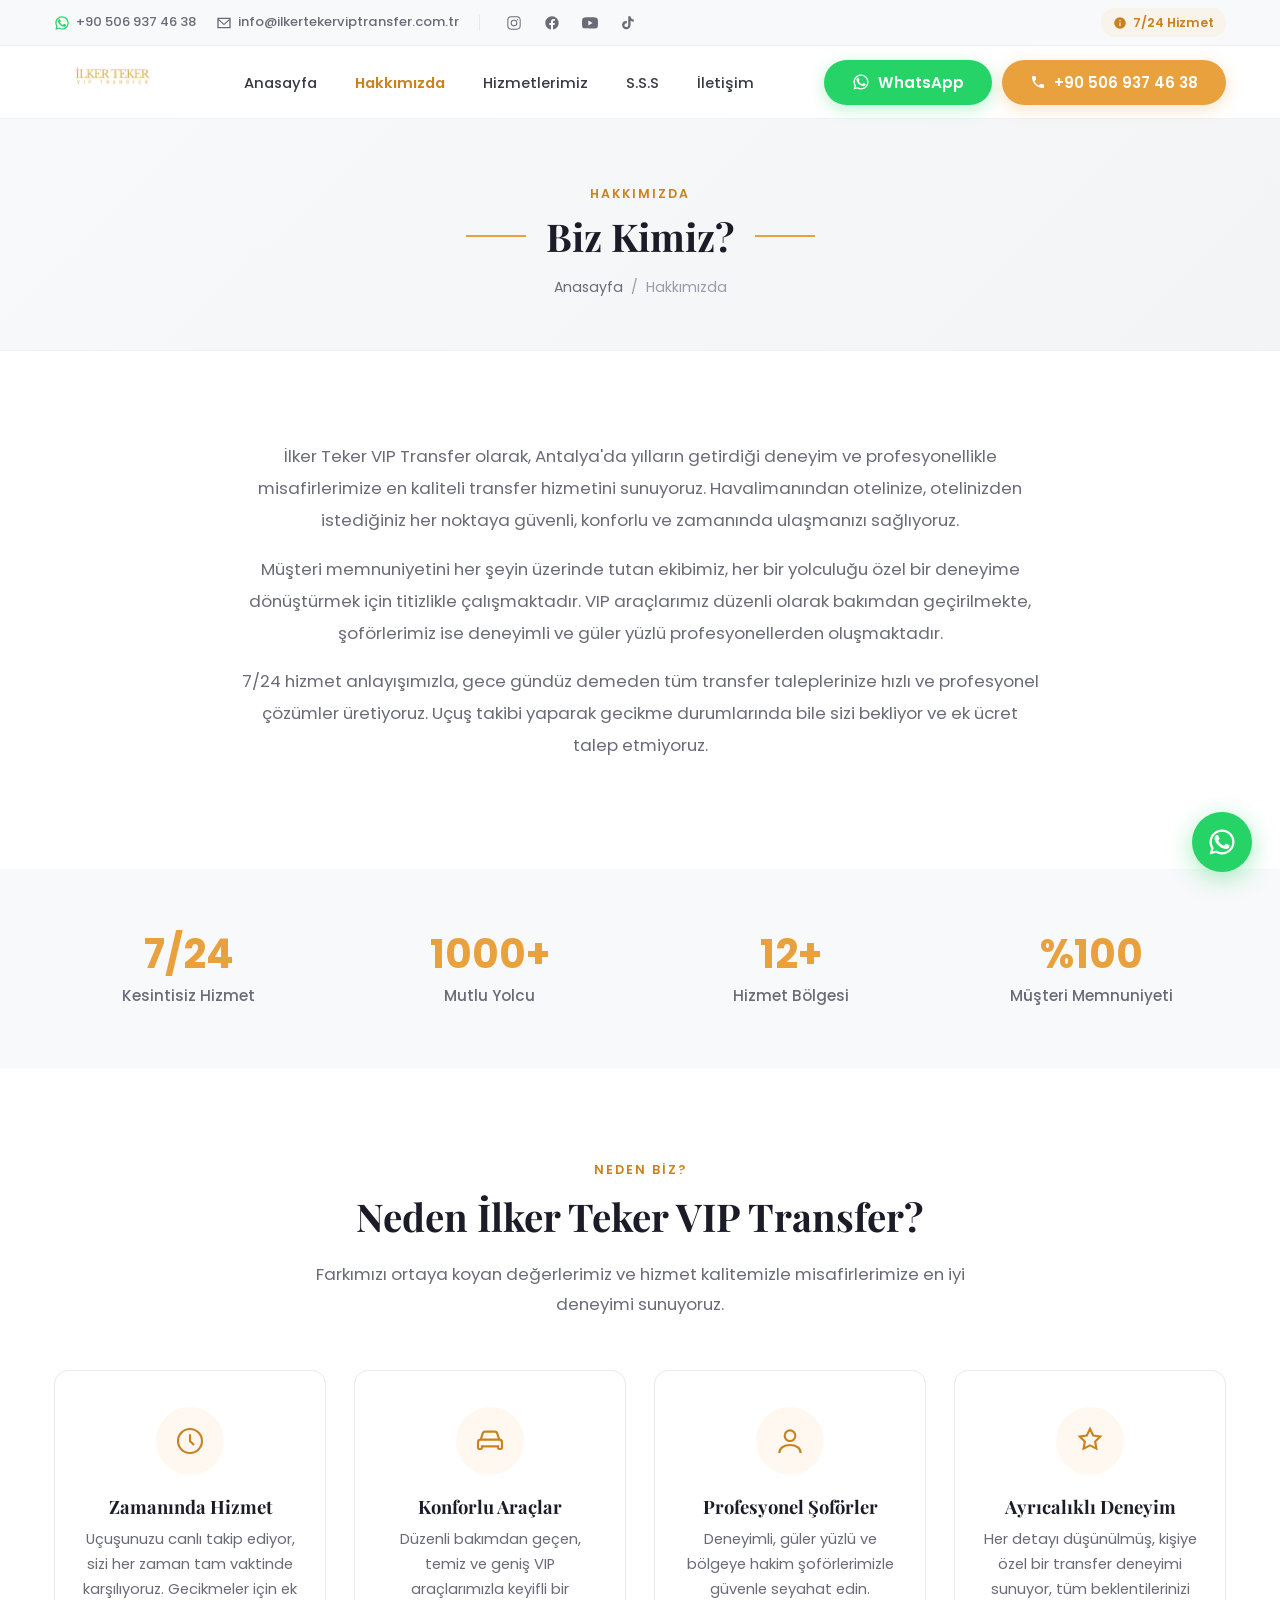
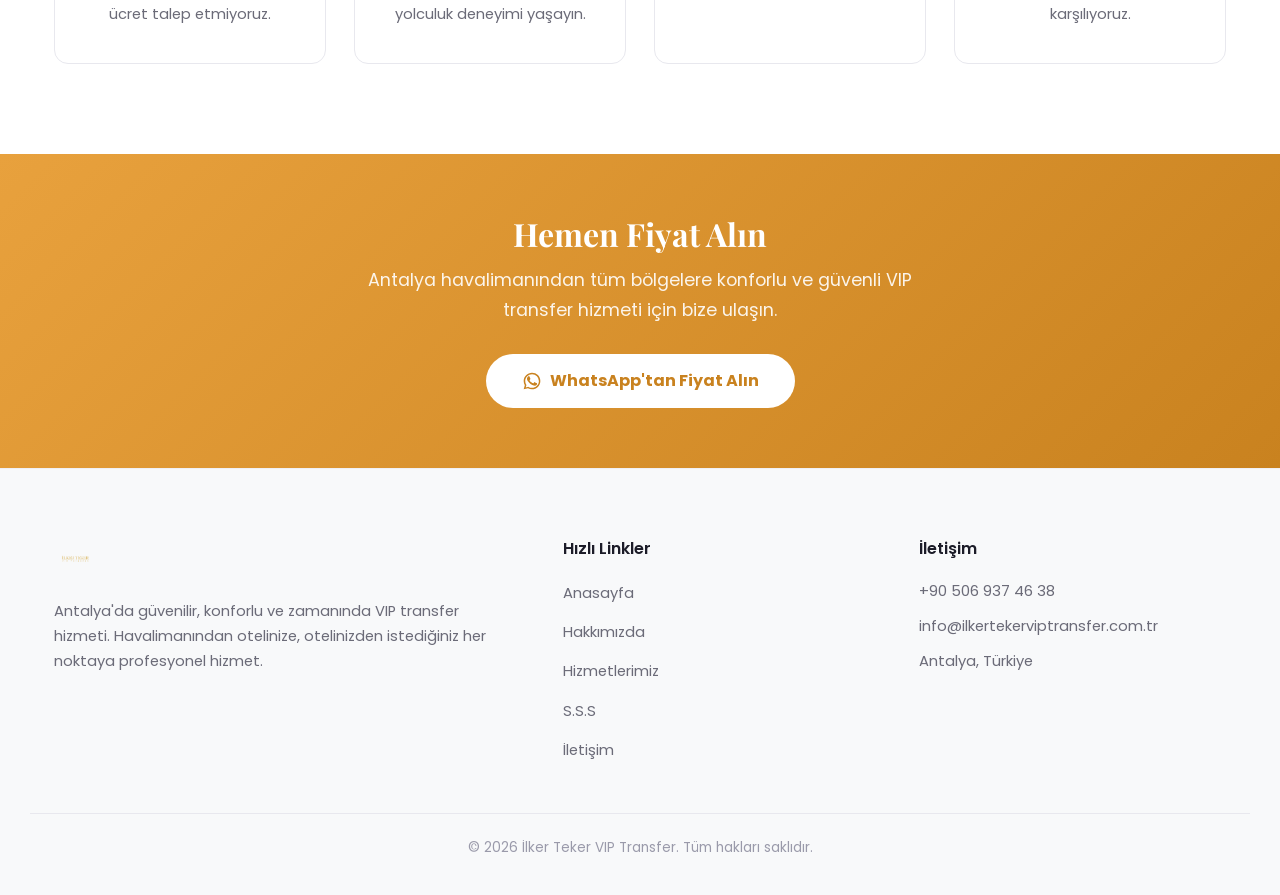
==== hakkimizda.html @ d83007e6 "feat: yeni sayfalar ve stil güncellemeleri ekle - Hakkımızda, Hizmetler, İletişim ve SSS sayfaları e" ====
<!DOCTYPE html>
<html lang="tr">
<head>
  <meta charset="UTF-8">
  <meta name="viewport" content="width=device-width, initial-scale=1.0">
  <title>Hakkımızda | İlker Teker VIP Transfer - Antalya Transfer</title>
  <meta name="description" content="İlker Teker VIP Transfer hakkında bilgi edinin. Antalya'da yılların deneyimiyle güvenli, konforlu ve profesyonel transfer hizmeti sunuyoruz.">
  <meta name="keywords" content="ilker teker vip transfer hakkında, antalya transfer hakkımızda, antalya vip transfer şirketi">
  <meta name="author" content="İlker Teker VIP Transfer">
  <meta name="robots" content="index, follow">
  <link rel="canonical" href="https://www.ilkertekerviptransfer.com.tr/hakkimizda.html">

  <meta property="og:type" content="website">
  <meta property="og:title" content="Hakkımızda | İlker Teker VIP Transfer">
  <meta property="og:description" content="Antalya'da yılların deneyimiyle güvenli, konforlu ve profesyonel transfer hizmeti sunuyoruz.">
  <meta property="og:image" content="https://www.ilkertekerviptransfer.com.tr/img/hero.jpeg">
  <meta property="og:url" content="https://www.ilkertekerviptransfer.com.tr/hakkimizda.html">
  <meta property="og:locale" content="tr_TR">

  <link rel="icon" type="image/png" href="img/ilkerteker.png">
  <link rel="apple-touch-icon" href="img/ilkerteker.png">

  <link rel="preconnect" href="https://fonts.googleapis.com">
  <link rel="preconnect" href="https://fonts.gstatic.com" crossorigin>
  <link href="https://fonts.googleapis.com/css2?family=Poppins:wght@300;400;500;600;700;800&family=Playfair+Display:wght@600;700;800&display=swap" rel="stylesheet">

  <link rel="stylesheet" href="css/style.css">
</head>
<body>

  <!-- Top Bar -->
  <div class="top-bar" id="topBar">
    <div class="container top-bar-inner">
      <div class="top-bar-left">
        <a href="https://wa.me/905069374638" target="_blank" rel="noopener">
          <svg class="whatsapp-icon" viewBox="0 0 24 24" width="16" height="16" fill="currentColor" aria-hidden="true"><path d="M17.472 14.382c-.297-.149-1.758-.867-2.03-.967-.273-.099-.471-.148-.67.15-.197.297-.767.966-.94 1.164-.173.199-.347.223-.644.075-.297-.15-1.255-.463-2.39-1.475-.883-.788-1.48-1.761-1.653-2.059-.173-.297-.018-.458.13-.606.134-.133.298-.347.446-.52.149-.174.198-.298.298-.497.099-.198.05-.371-.025-.52-.075-.149-.669-1.612-.916-2.207-.242-.579-.487-.5-.669-.51-.173-.008-.371-.01-.57-.01-.198 0-.52.074-.792.372-.272.297-1.04 1.016-1.04 2.479 0 1.462 1.065 2.875 1.213 3.074.149.198 2.096 3.2 5.077 4.487.709.306 1.262.489 1.694.625.712.227 1.36.195 1.871.118.571-.085 1.758-.719 2.006-1.413.248-.694.248-1.289.173-1.413-.074-.124-.272-.198-.57-.347z"/><path d="M12.004 2.003c-5.514 0-9.997 4.483-9.997 9.997 0 1.762.463 3.482 1.343 4.997L2 22l5.117-1.334a9.96 9.96 0 0 0 4.887 1.246h.004c5.514 0 9.997-4.483 9.997-9.997 0-2.67-1.04-5.182-2.929-7.07a9.935 9.935 0 0 0-7.072-2.842zm0 18.187a8.15 8.15 0 0 1-4.152-1.137l-.298-.177-3.037.792.811-2.96-.194-.304a8.184 8.184 0 0 1-1.256-4.377c0-4.522 3.679-8.201 8.203-8.201 2.19 0 4.25.854 5.799 2.403a8.15 8.15 0 0 1 2.399 5.801c0 4.523-3.679 8.16-8.275 8.16z"/></svg>
          +90 506 937 46 38
        </a>
        <a href="mailto:info@ilkertekerviptransfer.com.tr">
          <svg viewBox="0 0 24 24" width="16" height="16" fill="currentColor" aria-hidden="true"><path d="M2 4h20v16H2zm2 2v.01L12 13l8-6.99V6H4zm16 12V8.24l-8 6.99-8-6.99V18z"/></svg>
          info@ilkertekerviptransfer.com.tr
        </a>
        <span class="top-bar-separator" aria-hidden="true"></span>
        <div class="top-bar-social">
          <a href="https://www.instagram.com/ilkertekerviptransfer/" target="_blank" rel="noopener" class="social-instagram" aria-label="Instagram">
            <svg viewBox="0 0 24 24" width="16" height="16" fill="currentColor"><path d="M7.75 2h8.5A5.75 5.75 0 0 1 22 7.75v8.5A5.75 5.75 0 0 1 16.25 22h-8.5A5.75 5.75 0 0 1 2 16.25v-8.5A5.75 5.75 0 0 1 7.75 2zm0 1.5A4.25 4.25 0 0 0 3.5 7.75v8.5A4.25 4.25 0 0 0 7.75 20.5h8.5A4.25 4.25 0 0 0 20.5 16.25v-8.5A4.25 4.25 0 0 0 16.25 3.5zM12 7a5 5 0 1 1 0 10 5 5 0 0 1 0-10zm0 1.5a3.5 3.5 0 1 0 0 7 3.5 3.5 0 0 0 0-7zm5.25-2.5a1 1 0 1 1 0 2 1 1 0 0 1 0-2z"/></svg>
          </a>
          <a href="https://www.facebook.com/ilkertekerviptransfer/" target="_blank" rel="noopener" class="social-facebook" aria-label="Facebook">
            <svg viewBox="0 0 24 24" width="16" height="16" fill="currentColor"><path d="M22 12c0-5.523-4.477-10-10-10S2 6.477 2 12c0 4.991 3.657 9.128 8.438 9.879v-6.988h-2.54V12h2.54V9.797c0-2.506 1.492-3.89 3.777-3.89 1.094 0 2.238.195 2.238.195v2.46h-1.26c-1.243 0-1.63.771-1.63 1.562V12h2.773l-.443 2.891h-2.33v6.988C18.343 21.128 22 16.991 22 12z"/></svg>
          </a>
          <a href="https://www.youtube.com/@ilkertekerviptransfer" target="_blank" rel="noopener" class="social-youtube" aria-label="YouTube">
            <svg viewBox="0 0 24 24" width="16" height="16" fill="currentColor"><path d="M23.498 6.186a3.016 3.016 0 0 0-2.122-2.136C19.505 3.545 12 3.545 12 3.545s-7.505 0-9.377.505A3.017 3.017 0 0 0 .502 6.186C0 8.07 0 12 0 12s0 3.93.502 5.814a3.016 3.016 0 0 0 2.122 2.136c1.871.505 9.376.505 9.376.505s7.505 0 9.377-.505a3.015 3.015 0 0 0 2.122-2.136C24 15.93 24 12 24 12s0-3.93-.502-5.814zM9.545 15.568V8.432L15.818 12z"/></svg>
          </a>
          <a href="https://www.tiktok.com/@ilkertekerviptransfer" target="_blank" rel="noopener" class="social-tiktok" aria-label="TikTok">
            <svg viewBox="0 0 24 24" width="16" height="16" fill="currentColor"><path d="M19.59 6.69a4.83 4.83 0 0 1-3.77-4.25V2h-3.45v13.67a2.89 2.89 0 0 1-2.88 2.5 2.89 2.89 0 0 1-2.89-2.89 2.89 2.89 0 0 1 2.89-2.89c.28 0 .54.04.79.1v-3.5a6.37 6.37 0 0 0-.79-.05A6.34 6.34 0 0 0 3.15 15a6.34 6.34 0 0 0 6.34 6.34 6.34 6.34 0 0 0 6.34-6.34V8.75a8.18 8.18 0 0 0 4.76 1.52v-3.4a4.85 4.85 0 0 1-1-.18z"/></svg>
          </a>
        </div>
      </div>
      <div class="top-bar-right">
        <span class="service-badge">
          <svg viewBox="0 0 24 24" width="14" height="14" fill="currentColor" aria-hidden="true"><path d="M12 2a10 10 0 1 0 0 20 10 10 0 0 0 0-20zm1 15h-2v-6h2zm0-8h-2V7h2z"/></svg>
          7/24 Hizmet
        </span>
      </div>
    </div>
  </div>

  <!-- Header -->
  <header class="site-header" id="siteHeader">
    <div class="container header-inner">
      <a href="index.html" class="logo" aria-label="İlker Teker VIP Transfer Ana Sayfa">
        <img src="img/ilkerteker.png" alt="İlker Teker VIP Transfer Logo">
      </a>
      <nav class="main-nav" id="mainNav">
        <ul>
          <li><a href="index.html">Anasayfa</a></li>
          <li><a href="hakkimizda.html" class="active">Hakkımızda</a></li>
          <li><a href="hizmetler.html">Hizmetlerimiz</a></li>
          <li><a href="sss.html">S.S.S</a></li>
          <li><a href="iletisim.html">İletişim</a></li>
        </ul>
      </nav>
      <div class="header-actions">
        <a href="https://wa.me/905069374638" class="btn btn-whatsapp" target="_blank" rel="noopener">
          <svg viewBox="0 0 24 24" width="18" height="18" fill="currentColor" aria-hidden="true"><path d="M17.472 14.382c-.297-.149-1.758-.867-2.03-.967-.273-.099-.471-.148-.67.15-.197.297-.767.966-.94 1.164-.173.199-.347.223-.644.075-.297-.15-1.255-.463-2.39-1.475-.883-.788-1.48-1.761-1.653-2.059-.173-.297-.018-.458.13-.606.134-.133.298-.347.446-.52.149-.174.198-.298.298-.497.099-.198.05-.371-.025-.52-.075-.149-.669-1.612-.916-2.207-.242-.579-.487-.5-.669-.51-.173-.008-.371-.01-.57-.01-.198 0-.52.074-.792.372-.272.297-1.04 1.016-1.04 2.479 0 1.462 1.065 2.875 1.213 3.074.149.198 2.096 3.2 5.077 4.487.709.306 1.262.489 1.694.625.712.227 1.36.195 1.871.118.571-.085 1.758-.719 2.006-1.413.248-.694.248-1.289.173-1.413-.074-.124-.272-.198-.57-.347z"/><path d="M12.004 2.003c-5.514 0-9.997 4.483-9.997 9.997 0 1.762.463 3.482 1.343 4.997L2 22l5.117-1.334a9.96 9.96 0 0 0 4.887 1.246h.004c5.514 0 9.997-4.483 9.997-9.997 0-2.67-1.04-5.182-2.929-7.07a9.935 9.935 0 0 0-7.072-2.842zm0 18.187a8.15 8.15 0 0 1-4.152-1.137l-.298-.177-3.037.792.811-2.96-.194-.304a8.184 8.184 0 0 1-1.256-4.377c0-4.522 3.679-8.201 8.203-8.201 2.19 0 4.25.854 5.799 2.403a8.15 8.15 0 0 1 2.399 5.801c0 4.523-3.679 8.16-8.275 8.16z"/></svg>
          <span>WhatsApp</span>
        </a>
        <a href="tel:+905069374638" class="btn btn-primary">
          <svg viewBox="0 0 24 24" width="16" height="16" fill="currentColor" aria-hidden="true"><path d="M6.62 10.79a15.05 15.05 0 0 0 6.59 6.59l2.2-2.2a1 1 0 0 1 1.02-.24 11.36 11.36 0 0 0 3.57.57 1 1 0 0 1 1 1V20a1 1 0 0 1-1 1A17 17 0 0 1 3 4a1 1 0 0 1 1-1h3.5a1 1 0 0 1 1 1 11.36 11.36 0 0 0 .57 3.57 1 1 0 0 1-.25 1.02z"/></svg>
          +90 506 937 46 38
        </a>
      </div>
      <button class="hamburger" id="hamburgerBtn" aria-label="Menüyü aç" aria-expanded="false" aria-controls="mainNav">
        <span></span><span></span><span></span>
      </button>
    </div>
  </header>


  <!-- Page Banner -->
  <section class="page-banner">
    <div class="container">
      <span class="section-eyebrow">Hakkımızda</span>
      <h1 class="section-title section-title-line">Biz Kimiz?</h1>
      <div class="breadcrumb">
        <a href="index.html">Anasayfa</a>
        <span class="breadcrumb-separator">/</span>
        <span>Hakkımızda</span>
      </div>
    </div>
  </section>

  <!-- About Content -->
  <section class="section about-content">
    <div class="container">
      <div class="about-text fade-in">
        <p>İlker Teker VIP Transfer olarak, Antalya'da yılların getirdiği deneyim ve profesyonellikle misafirlerimize en kaliteli transfer hizmetini sunuyoruz. Havalimanından otelinize, otelinizden istediğiniz her noktaya güvenli, konforlu ve zamanında ulaşmanızı sağlıyoruz.</p>
        <p>Müşteri memnuniyetini her şeyin üzerinde tutan ekibimiz, her bir yolculuğu özel bir deneyime dönüştürmek için titizlikle çalışmaktadır. VIP araçlarımız düzenli olarak bakımdan geçirilmekte, şoförlerimiz ise deneyimli ve güler yüzlü profesyonellerden oluşmaktadır.</p>
        <p>7/24 hizmet anlayışımızla, gece gündüz demeden tüm transfer taleplerinize hızlı ve profesyonel çözümler üretiyoruz. Uçuş takibi yaparak gecikme durumlarında bile sizi bekliyor ve ek ücret talep etmiyoruz.</p>
      </div>
    </div>
  </section>

  <!-- Stats -->
  <section class="stats fade-in">
    <div class="container">
      <div class="stats-grid">
        <div class="stat-item">
          <h3>7/24</h3>
          <p>Kesintisiz Hizmet</p>
        </div>
        <div class="stat-item">
          <h3>1000+</h3>
          <p>Mutlu Yolcu</p>
        </div>
        <div class="stat-item">
          <h3>12+</h3>
          <p>Hizmet Bölgesi</p>
        </div>
        <div class="stat-item">
          <h3>%100</h3>
          <p>Müşteri Memnuniyeti</p>
        </div>
      </div>
    </div>
  </section>

  <!-- Neden Biz -->
  <section class="section why-us">
    <div class="container">
      <span class="section-eyebrow">Neden Biz?</span>
      <h2 class="section-title section-title-centered">Neden İlker Teker VIP Transfer?</h2>
      <p class="section-desc section-desc-centered">Farkımızı ortaya koyan değerlerimiz ve hizmet kalitemizle misafirlerimize en iyi deneyimi sunuyoruz.</p>

      <div class="grid grid-4 why-grid fade-in">
        <div class="why-card">
          <div class="why-icon">
            <svg viewBox="0 0 24 24" width="32" height="32" fill="none" stroke="currentColor" stroke-width="1.6"><circle cx="12" cy="12" r="9"/><path d="M12 7v5l3 3"/></svg>
          </div>
          <h3>Zamanında Hizmet</h3>
          <p>Uçuşunuzu canlı takip ediyor, sizi her zaman tam vaktinde karşılıyoruz. Gecikmeler için ek ücret talep etmiyoruz.</p>
        </div>
        <div class="why-card">
          <div class="why-icon">
            <svg viewBox="0 0 24 24" width="32" height="32" fill="none" stroke="currentColor" stroke-width="1.6"><path d="M5 11l1.5-4.5A2 2 0 0 1 8.4 5h7.2a2 2 0 0 1 1.9 1.5L19 11M5 11h14M5 11a2 2 0 0 0-2 2v4a1 1 0 0 0 1 1h1a1 1 0 0 0 1-1v-1h12v1a1 1 0 0 0 1 1h1a1 1 0 0 0 1-1v-4a2 2 0 0 0-2-2"/></svg>
          </div>
          <h3>Konforlu Araçlar</h3>
          <p>Düzenli bakımdan geçen, temiz ve geniş VIP araçlarımızla keyifli bir yolculuk deneyimi yaşayın.</p>
        </div>
        <div class="why-card">
          <div class="why-icon">
            <svg viewBox="0 0 24 24" width="32" height="32" fill="none" stroke="currentColor" stroke-width="1.6"><circle cx="12" cy="8" r="4"/><path d="M4 21c0-3.87 3.58-6 8-6s8 2.13 8 6"/></svg>
          </div>
          <h3>Profesyonel Şoförler</h3>
          <p>Deneyimli, güler yüzlü ve bölgeye hakim şoförlerimizle güvenle seyahat edin.</p>
        </div>
        <div class="why-card">
          <div class="why-icon">
            <svg viewBox="0 0 24 24" width="32" height="32" fill="none" stroke="currentColor" stroke-width="1.6"><path d="M12 3l2.39 4.84 5.34.78-3.86 3.76.91 5.32L12 15.27l-4.78 2.43.91-5.32L4.27 8.62l5.34-.78z"/></svg>
          </div>
          <h3>Ayrıcalıklı Deneyim</h3>
          <p>Her detayı düşünülmüş, kişiye özel bir transfer deneyimi sunuyor, tüm beklentilerinizi karşılıyoruz.</p>
        </div>
      </div>
    </div>
  </section>

  <!-- CTA Banner -->
  <section class="cta-banner">
    <div class="container">
      <h2>Hemen Fiyat Alın</h2>
      <p>Antalya havalimanından tüm bölgelere konforlu ve güvenli VIP transfer hizmeti için bize ulaşın.</p>
      <a href="https://wa.me/905069374638" class="btn btn-lg" target="_blank" rel="noopener">
        <svg viewBox="0 0 24 24" width="20" height="20" fill="currentColor" aria-hidden="true"><path d="M17.472 14.382c-.297-.149-1.758-.867-2.03-.967-.273-.099-.471-.148-.67.15-.197.297-.767.966-.94 1.164-.173.199-.347.223-.644.075-.297-.15-1.255-.463-2.39-1.475-.883-.788-1.48-1.761-1.653-2.059-.173-.297-.018-.458.13-.606.134-.133.298-.347.446-.52.149-.174.198-.298.298-.497.099-.198.05-.371-.025-.52-.075-.149-.669-1.612-.916-2.207-.242-.579-.487-.5-.669-.51-.173-.008-.371-.01-.57-.01-.198 0-.52.074-.792.372-.272.297-1.04 1.016-1.04 2.479 0 1.462 1.065 2.875 1.213 3.074.149.198 2.096 3.2 5.077 4.487.709.306 1.262.489 1.694.625.712.227 1.36.195 1.871.118.571-.085 1.758-.719 2.006-1.413.248-.694.248-1.289.173-1.413-.074-.124-.272-.198-.57-.347z"/><path d="M12.004 2.003c-5.514 0-9.997 4.483-9.997 9.997 0 1.762.463 3.482 1.343 4.997L2 22l5.117-1.334a9.96 9.96 0 0 0 4.887 1.246h.004c5.514 0 9.997-4.483 9.997-9.997 0-2.67-1.04-5.182-2.929-7.07a9.935 9.935 0 0 0-7.072-2.842zm0 18.187a8.15 8.15 0 0 1-4.152-1.137l-.298-.177-3.037.792.811-2.96-.194-.304a8.184 8.184 0 0 1-1.256-4.377c0-4.522 3.679-8.201 8.203-8.201 2.19 0 4.25.854 5.799 2.403a8.15 8.15 0 0 1 2.399 5.801c0 4.523-3.679 8.16-8.275 8.16z"/></svg>
        WhatsApp'tan Fiyat Alın
      </a>
    </div>
  </section>

  <!-- Footer -->
  <footer class="site-footer">
    <div class="container footer-inner">
      <div class="footer-brand">
        <img src="img/ilkerteker.png" alt="İlker Teker VIP Transfer Logo" width="160" height="55">
        <p>Antalya'da güvenilir, konforlu ve zamanında VIP transfer hizmeti. Havalimanından otelinize, otelinizden istediğiniz her noktaya profesyonel hizmet.</p>
      </div>
      <div class="footer-links">
        <h4>Hızlı Linkler</h4>
        <ul>
          <li><a href="index.html">Anasayfa</a></li>
          <li><a href="hakkimizda.html">Hakkımızda</a></li>
          <li><a href="hizmetler.html">Hizmetlerimiz</a></li>
          <li><a href="sss.html">S.S.S</a></li>
          <li><a href="iletisim.html">İletişim</a></li>
        </ul>
      </div>
      <div class="footer-contact">
        <h4>İletişim</h4>
        <p><a href="tel:+905069374638">+90 506 937 46 38</a></p>
        <p><a href="mailto:info@ilkertekerviptransfer.com.tr">info@ilkertekerviptransfer.com.tr</a></p>
        <p>Antalya, Türkiye</p>
      </div>
    </div>
    <div class="footer-bottom">
      <div class="container">
        <p>&copy; <span id="year"></span> İlker Teker VIP Transfer. Tüm hakları saklıdır.</p>
      </div>
    </div>
  </footer>

  <a href="https://wa.me/905069374638" class="whatsapp-float" target="_blank" rel="noopener" aria-label="WhatsApp ile iletişime geçin">
    <svg viewBox="0 0 24 24" width="30" height="30" fill="currentColor" aria-hidden="true"><path d="M17.472 14.382c-.297-.149-1.758-.867-2.03-.967-.273-.099-.471-.148-.67.15-.197.297-.767.966-.94 1.164-.173.199-.347.223-.644.075-.297-.15-1.255-.463-2.39-1.475-.883-.788-1.48-1.761-1.653-2.059-.173-.297-.018-.458.13-.606.134-.133.298-.347.446-.52.149-.174.198-.298.298-.497.099-.198.05-.371-.025-.52-.075-.149-.669-1.612-.916-2.207-.242-.579-.487-.5-.669-.51-.173-.008-.371-.01-.57-.01-.198 0-.52.074-.792.372-.272.297-1.04 1.016-1.04 2.479 0 1.462 1.065 2.875 1.213 3.074.149.198 2.096 3.2 5.077 4.487.709.306 1.262.489 1.694.625.712.227 1.36.195 1.871.118.571-.085 1.758-.719 2.006-1.413.248-.694.248-1.289.173-1.413-.074-.124-.272-.198-.57-.347z"/><path d="M12.004 2.003c-5.514 0-9.997 4.483-9.997 9.997 0 1.762.463 3.482 1.343 4.997L2 22l5.117-1.334a9.96 9.96 0 0 0 4.887 1.246h.004c5.514 0 9.997-4.483 9.997-9.997 0-2.67-1.04-5.182-2.929-7.07a9.935 9.935 0 0 0-7.072-2.842zm0 18.187a8.15 8.15 0 0 1-4.152-1.137l-.298-.177-3.037.792.811-2.96-.194-.304a8.184 8.184 0 0 1-1.256-4.377c0-4.522 3.679-8.201 8.203-8.201 2.19 0 4.25.854 5.799 2.403a8.15 8.15 0 0 1 2.399 5.801c0 4.523-3.679 8.16-8.275 8.16z"/></svg>
  </a>

  <button class="scroll-top" id="scrollTopBtn" aria-label="Sayfanın üstüne çık">
    <svg viewBox="0 0 24 24" width="20" height="20" fill="currentColor" aria-hidden="true"><path d="M12 4l-8 8h5v8h6v-8h5z"/></svg>
  </button>

  <script src="js/main.js"></script>
</body>
</html>
---- css/style.css ----
/* ==========================================================================
   İlker Teker VIP Transfer - White Theme Stylesheet
   Design Reference: bizimtransfer.com — Clean, white, professional
   ========================================================================== */

/* ---------- Design Tokens ---------- */
:root {
  --color-primary: #e8a13d;
  --color-primary-dark: #c9821f;
  --color-primary-light: #f2c774;
  --color-primary-bg: rgba(232, 161, 61, 0.08);
  --color-dark: #1c1c28;
  --color-text: #3a3a45;
  --color-text-light: #6b6b78;
  --color-text-muted: #9a9aaa;
  --color-bg: #ffffff;
  --color-bg-soft: #f8f9fa;
  --color-bg-alt: #f3f4f6;
  --color-border: #e8e8ee;
  --color-border-light: #f0f0f5;
  --color-whatsapp: #25d366;
  --font-heading: 'Playfair Display', serif;
  --font-body: 'Poppins', sans-serif;
  --shadow-xs: 0 1px 3px rgba(28, 28, 40, 0.04);
  --shadow-sm: 0 2px 10px rgba(28, 28, 40, 0.06);
  --shadow-md: 0 8px 30px rgba(28, 28, 40, 0.08);
  --shadow-lg: 0 16px 48px rgba(28, 28, 40, 0.12);
  --radius: 14px;
  --radius-sm: 8px;
  --radius-lg: 20px;
  --transition: all 0.3s cubic-bezier(0.4, 0, 0.2, 1);
  --container-max: 1220px;
}

/* ---------- Reset & Base ---------- */
*,
*::before,
*::after {
  box-sizing: border-box;
}

html {
  scroll-behavior: smooth;
  -webkit-text-size-adjust: 100%;
}

body {
  margin: 0;
  font-family: var(--font-body);
  color: var(--color-text);
  background: var(--color-bg);
  line-height: 1.7;
  -webkit-font-smoothing: antialiased;
  -moz-osx-font-smoothing: grayscale;
}

img {
  max-width: 100%;
  display: block;
}

a {
  color: inherit;
  text-decoration: none;
  transition: var(--transition);
}

ul {
  list-style: none;
  margin: 0;
  padding: 0;
}

h1, h2, h3, h4, h5 {
  font-family: var(--font-heading);
  color: var(--color-dark);
  margin: 0 0 0.5em;
  line-height: 1.25;
}

p {
  margin: 0 0 1em;
}

.sr-only {
  position: absolute;
  width: 1px;
  height: 1px;
  padding: 0;
  margin: -1px;
  overflow: hidden;
  clip: rect(0, 0, 0, 0);
  white-space: nowrap;
  border: 0;
}

/* ---------- Layout ---------- */
.container {
  width: 100%;
  max-width: var(--container-max);
  margin: 0 auto;
  padding: 0 24px;
}

.section {
  padding: 90px 0;
}

.section-eyebrow {
  display: inline-block;
  color: var(--color-primary-dark);
  font-weight: 600;
  letter-spacing: 2px;
  text-transform: uppercase;
  font-size: 0.78rem;
  margin-bottom: 12px;
}

.section-title {
  font-size: clamp(1.8rem, 3vw, 2.5rem);
  position: relative;
}

.section-title-centered {
  text-align: center;
}

.section-title-line {
  display: flex;
  align-items: center;
  justify-content: center;
  gap: 20px;
}

.section-title-line::before,
.section-title-line::after {
  content: '';
  width: 60px;
  height: 2px;
  background: var(--color-primary);
  flex-shrink: 0;
}

.section-desc {
  max-width: 650px;
  color: var(--color-text-light);
  font-size: 1.05rem;
  line-height: 1.8;
}

.section-desc-centered {
  margin-left: auto;
  margin-right: auto;
  text-align: center;
}

.text-center {
  text-align: center;
}

.grid {
  display: grid;
  gap: 28px;
}

.grid-2 {
  grid-template-columns: repeat(2, 1fr);
}

.grid-3 {
  grid-template-columns: repeat(3, 1fr);
}

.grid-4 {
  grid-template-columns: repeat(4, 1fr);
}

/* ---------- Buttons ---------- */
.btn {
  display: inline-flex;
  align-items: center;
  justify-content: center;
  gap: 8px;
  padding: 12px 28px;
  border-radius: 50px;
  font-weight: 600;
  font-size: 0.95rem;
  font-family: var(--font-body);
  border: none;
  cursor: pointer;
  transition: var(--transition);
  white-space: nowrap;
  line-height: 1.4;
}

.btn-primary {
  background: var(--color-primary);
  color: #fff;
  box-shadow: 0 4px 16px rgba(232, 161, 61, 0.3);
}

.btn-primary:hover {
  background: var(--color-primary-dark);
  transform: translateY(-2px);
  box-shadow: 0 8px 24px rgba(232, 161, 61, 0.4);
}

.btn-whatsapp {
  background: var(--color-whatsapp);
  color: #fff;
  box-shadow: 0 4px 16px rgba(37, 211, 102, 0.3);
}

.btn-whatsapp:hover {
  background: #1fb959;
  transform: translateY(-2px);
}

.btn-outline {
  background: transparent;
  color: var(--color-primary-dark);
  border: 2px solid var(--color-primary);
}

.btn-outline:hover {
  background: var(--color-primary);
  color: #fff;
}

.btn-call {
  background: var(--color-bg-soft);
  color: var(--color-dark);
  border: 1px solid var(--color-border);
}

.btn-call:hover {
  background: var(--color-bg-alt);
  border-color: var(--color-primary);
}

.btn-search {
  background: var(--color-primary);
  color: #fff;
  box-shadow: 0 6px 20px rgba(232, 161, 61, 0.35);
}

.btn-search:hover {
  background: var(--color-primary-dark);
}

.btn-lg {
  padding: 16px 36px;
  font-size: 1rem;
}

/* ==========================================================================
   Top Bar
   ========================================================================== */
.top-bar {
  background: var(--color-bg-soft);
  border-bottom: 1px solid var(--color-border-light);
  padding: 8px 0;
  font-size: 0.82rem;
}

.top-bar-inner {
  display: flex;
  align-items: center;
  justify-content: space-between;
}

.top-bar-left {
  display: flex;
  align-items: center;
  gap: 20px;
}

.top-bar-left a {
  display: inline-flex;
  align-items: center;
  gap: 6px;
  color: var(--color-text-light);
  font-weight: 500;
}

.top-bar-left a:hover {
  color: var(--color-primary-dark);
}

.top-bar-left .whatsapp-icon {
  color: var(--color-whatsapp);
}

.top-bar-separator {
  width: 1px;
  height: 16px;
  background: var(--color-border);
}

.top-bar-social {
  display: flex;
  align-items: center;
  gap: 10px;
}

.top-bar-social a {
  display: inline-flex;
  align-items: center;
  justify-content: center;
  width: 28px;
  height: 28px;
  border-radius: 50%;
  color: var(--color-text-light);
  transition: var(--transition);
}

.top-bar-social a:hover {
  color: #fff;
  transform: translateY(-1px);
}

.top-bar-social a.social-instagram:hover {
  background: linear-gradient(45deg, #f09433, #e6683c, #dc2743, #cc2366, #bc1888);
}

.top-bar-social a.social-facebook:hover {
  background: #1877f2;
}

.top-bar-social a.social-youtube:hover {
  background: #ff0000;
}

.top-bar-social a.social-tiktok:hover {
  background: #010101;
}

.top-bar-right {
  display: flex;
  align-items: center;
  gap: 16px;
  color: var(--color-text-light);
  font-weight: 500;
}

.top-bar-right .service-badge {
  display: inline-flex;
  align-items: center;
  gap: 6px;
  background: var(--color-primary-bg);
  color: var(--color-primary-dark);
  padding: 4px 12px;
  border-radius: 50px;
  font-weight: 600;
  font-size: 0.78rem;
}

.top-bar-right .service-badge svg {
  flex-shrink: 0;
}


/* ==========================================================================
   Header / Navigation
   ========================================================================== */
.site-header {
  position: sticky;
  top: 0;
  z-index: 100;
  background: rgba(255, 255, 255, 0.98);
  backdrop-filter: blur(12px);
  -webkit-backdrop-filter: blur(12px);
  border-bottom: 1px solid var(--color-border-light);
  transition: box-shadow 0.3s ease;
}

.site-header.scrolled {
  box-shadow: 0 2px 20px rgba(28, 28, 40, 0.06);
}

.header-inner {
  display: flex;
  align-items: center;
  justify-content: space-between;
  gap: 24px;
  height: 72px;
}

.logo img {
  height: 120px;
  width: auto;
  margin: -34px 0;
}

.main-nav ul {
  display: flex;
  gap: 6px;
}

.main-nav a {
  font-weight: 500;
  font-size: 0.92rem;
  color: var(--color-text);
  padding: 8px 16px;
  border-radius: 8px;
  position: relative;
}

.main-nav a:hover {
  color: var(--color-primary-dark);
  background: var(--color-primary-bg);
}

.main-nav a.active {
  color: var(--color-primary-dark);
  font-weight: 600;
}

.header-actions {
  display: flex;
  align-items: center;
  gap: 10px;
}

.hamburger {
  display: none;
  flex-direction: column;
  justify-content: center;
  gap: 5px;
  width: 40px;
  height: 40px;
  background: none;
  border: none;
  cursor: pointer;
  padding: 6px;
}

.hamburger span {
  display: block;
  height: 2px;
  width: 100%;
  background: var(--color-dark);
  border-radius: 2px;
  transition: var(--transition);
}

.hamburger.open span:nth-child(1) {
  transform: rotate(45deg) translate(5px, 5px);
}

.hamburger.open span:nth-child(2) {
  opacity: 0;
}

.hamburger.open span:nth-child(3) {
  transform: rotate(-45deg) translate(5px, -5px);
}

/* ==========================================================================
   Hero Section
   ========================================================================== */
.hero {
  position: relative;
  background: var(--color-bg);
  overflow: hidden;
  min-height: 480px;
}

.hero-image {
  width: 100%;
  line-height: 0;
  position: relative;
}

.hero-image img {
  width: 100%;
  height: auto;
  display: block;
  min-height: 400px;
  object-fit: cover;
  filter: brightness(1.05) saturate(0.85);
}

.hero-image::after {
  content: '';
  position: absolute;
  inset: 0;
  background: linear-gradient(
    180deg,
    rgba(255, 255, 255, 0.15) 0%,
    rgba(255, 255, 255, 0.35) 60%,
    rgba(255, 255, 255, 0.7) 100%
  );
}

.hero-content {
  position: absolute;
  top: 50%;
  left: 50%;
  transform: translate(-50%, -70%);
  text-align: center;
  z-index: 2;
  width: 90%;
  max-width: 800px;
}

.hero-title {
  font-size: clamp(2rem, 4.5vw, 3.2rem);
  color: var(--color-primary);
  font-weight: 700;
  margin-bottom: 4px;
  text-shadow: 0 2px 8px rgba(255, 255, 255, 0.9), 0 0 30px rgba(255, 255, 255, 0.7);
}

.hero-subtitle {
  font-size: clamp(1.5rem, 3.5vw, 2.5rem);
  color: var(--color-dark);
  font-style: italic;
  font-weight: 700;
  margin: 0;
  text-shadow: 0 2px 8px rgba(255, 255, 255, 0.9), 0 0 30px rgba(255, 255, 255, 0.7);
}


/* ---------- Booking Form ---------- */
.booking-wrap {
  position: relative;
  z-index: 5;
  margin-top: -80px;
  margin-bottom: 40px;
}

.booking-form {
  background: #fff;
  border-radius: var(--radius-lg);
  box-shadow: var(--shadow-lg);
  padding: 36px;
}

.booking-row {
  display: flex;
  align-items: flex-end;
  gap: 16px;
  flex-wrap: wrap;
}

.booking-row + .booking-row {
  margin-top: 20px;
}

.booking-row[hidden] {
  display: none;
}

.field {
  display: flex;
  flex-direction: column;
  gap: 8px;
  flex: 1 1 200px;
}

.field-from,
.field-to {
  flex: 1 1 280px;
}

.field-sm {
  flex: 1 1 150px;
}

.field-grow {
  flex: 2 1 260px;
}

.field label {
  font-size: 0.85rem;
  font-weight: 600;
  color: var(--color-dark);
}

.field-hint {
  font-weight: 400;
  color: var(--color-primary-dark);
  font-size: 0.78rem;
}

.input-icon {
  display: flex;
  align-items: center;
  gap: 10px;
  border: 1px solid var(--color-border);
  border-radius: 10px;
  padding: 12px 14px;
  background: var(--color-bg-soft);
  transition: var(--transition);
}

.input-icon:focus-within {
  border-color: var(--color-primary);
  background: #fff;
  box-shadow: 0 0 0 3px rgba(232, 161, 61, 0.1);
}

.input-icon svg {
  color: var(--color-primary-dark);
  flex-shrink: 0;
}

.input-icon input {
  border: none;
  background: transparent;
  outline: none;
  font-family: var(--font-body);
  font-size: 0.95rem;
  width: 100%;
  color: var(--color-text);
}

.field select,
.field input[type="date"],
.field input[type="time"] {
  border: 1px solid var(--color-border);
  border-radius: 10px;
  padding: 12px 14px;
  background: var(--color-bg-soft);
  font-family: var(--font-body);
  font-size: 0.95rem;
  color: var(--color-text);
  outline: none;
  transition: var(--transition);
}

.field select:focus,
.field input[type="date"]:focus,
.field input[type="time"]:focus {
  border-color: var(--color-primary);
  background: #fff;
  box-shadow: 0 0 0 3px rgba(232, 161, 61, 0.1);
}

.swap-btn {
  width: 42px;
  height: 42px;
  border-radius: 50%;
  border: 2px solid var(--color-primary);
  background: #fff;
  color: var(--color-primary);
  display: flex;
  align-items: center;
  justify-content: center;
  cursor: pointer;
  margin-bottom: 4px;
  flex-shrink: 0;
  transition: var(--transition);
}

.swap-btn:hover {
  background: var(--color-primary);
  color: #fff;
}

.field-toggle {
  flex: 0 0 auto;
  flex-direction: row;
  align-items: center;
  gap: 10px;
  font-size: 0.9rem;
  font-weight: 500;
  color: var(--color-dark);
}

.switch {
  position: relative;
  display: inline-block;
  width: 46px;
  height: 26px;
  flex-shrink: 0;
}

.switch input {
  opacity: 0;
  width: 0;
  height: 0;
}

.slider {
  position: absolute;
  cursor: pointer;
  inset: 0;
  background: #d9d9e3;
  border-radius: 50px;
  transition: var(--transition);
}

.slider::before {
  content: "";
  position: absolute;
  height: 20px;
  width: 20px;
  left: 3px;
  bottom: 3px;
  background: #fff;
  border-radius: 50%;
  transition: var(--transition);
  box-shadow: var(--shadow-xs);
}

.switch input:checked + .slider {
  background: var(--color-primary);
}

.switch input:checked + .slider::before {
  transform: translateX(20px);
}

.btn-search {
  flex: 0 0 auto;
  height: 46px;
}

/* ==========================================================================
   Page Banner (for sub-pages)
   ========================================================================== */
.page-banner {
  background: linear-gradient(135deg, var(--color-bg-soft) 0%, var(--color-bg-alt) 100%);
  padding: 60px 0 50px;
  text-align: center;
  border-bottom: 1px solid var(--color-border-light);
}

.page-banner .section-eyebrow {
  margin-bottom: 8px;
}

.page-banner .section-title {
  margin-bottom: 0;
}

.breadcrumb {
  display: flex;
  align-items: center;
  justify-content: center;
  gap: 8px;
  margin-top: 16px;
  font-size: 0.88rem;
  color: var(--color-text-muted);
}

.breadcrumb a {
  color: var(--color-text-light);
}

.breadcrumb a:hover {
  color: var(--color-primary-dark);
}

.breadcrumb-separator {
  color: var(--color-text-muted);
}

/* ==========================================================================
   Value Badges (below hero on homepage)
   ========================================================================== */
.value-badges {
  padding: 50px 0 0;
  background: var(--color-bg);
}

.value-grid {
  display: grid;
  grid-template-columns: repeat(3, 1fr);
  gap: 32px;
}

.value-badge {
  display: flex;
  align-items: flex-start;
  gap: 18px;
  padding: 24px;
  background: var(--color-bg);
  border-radius: var(--radius);
  border: 1px solid var(--color-border-light);
  transition: var(--transition);
}

.value-badge:hover {
  box-shadow: var(--shadow-sm);
  border-color: var(--color-primary-bg);
}

.value-badge-icon {
  width: 52px;
  height: 52px;
  border-radius: 12px;
  background: var(--color-primary-bg);
  color: var(--color-primary-dark);
  display: flex;
  align-items: center;
  justify-content: center;
  flex-shrink: 0;
}

.value-badge h4 {
  font-family: var(--font-body);
  font-size: 1rem;
  font-weight: 600;
  margin-bottom: 4px;
}

.value-badge p {
  font-size: 0.88rem;
  color: var(--color-text-light);
  margin: 0;
  line-height: 1.6;
}

/* ==========================================================================
   Why Us / About Cards
   ========================================================================== */
.why-us {
  background: var(--color-bg);
  text-align: center;
}

.why-us .section-desc {
  margin: 0 auto 50px;
  text-align: center;
}

.why-us .section-eyebrow,
.why-us .section-title {
  display: block;
}

.why-card {
  padding: 36px 28px;
  background: var(--color-bg);
  border: 1px solid var(--color-border);
  border-radius: var(--radius);
  transition: var(--transition);
}

.why-card:hover {
  box-shadow: var(--shadow-md);
  border-color: var(--color-primary);
  transform: translateY(-6px);
}

.why-icon {
  width: 68px;
  height: 68px;
  border-radius: 50%;
  background: var(--color-primary-bg);
  color: var(--color-primary-dark);
  display: flex;
  align-items: center;
  justify-content: center;
  margin: 0 auto 20px;
}

.why-card h3 {
  font-size: 1.15rem;
}

.why-card p {
  color: var(--color-text-light);
  font-size: 0.92rem;
  margin-bottom: 0;
}

/* ==========================================================================
   Services
   ========================================================================== */
.services {
  background: var(--color-bg-soft);
}

.service-card {
  background: #fff;
  padding: 32px;
  border-radius: var(--radius);
  box-shadow: var(--shadow-xs);
  border: 1px solid var(--color-border-light);
  transition: var(--transition);
}

.service-card:hover {
  box-shadow: var(--shadow-md);
  transform: translateY(-6px);
  border-color: var(--color-primary);
}

.service-icon {
  width: 60px;
  height: 60px;
  border-radius: 14px;
  background: var(--color-primary-bg);
  color: var(--color-primary-dark);
  display: flex;
  align-items: center;
  justify-content: center;
  margin-bottom: 20px;
}

.service-card h3 {
  font-size: 1.15rem;
}

.service-card p {
  color: var(--color-text-light);
  font-size: 0.92rem;
  margin-bottom: 0;
  line-height: 1.7;
}

/* Services detail page layout */
.service-detail-card {
  background: #fff;
  padding: 40px;
  border-radius: var(--radius);
  border: 1px solid var(--color-border-light);
  display: flex;
  gap: 28px;
  align-items: flex-start;
  transition: var(--transition);
}

.service-detail-card:hover {
  box-shadow: var(--shadow-md);
  border-color: var(--color-primary);
}

.service-detail-card .service-icon {
  margin-bottom: 0;
  flex-shrink: 0;
}

.service-detail-card h3 {
  font-size: 1.2rem;
  margin-bottom: 8px;
}

.service-detail-card p {
  color: var(--color-text-light);
  font-size: 0.95rem;
  margin-bottom: 0;
  line-height: 1.8;
}

/* ==========================================================================
   Regions
   ========================================================================== */
.regions {
  background: var(--color-bg);
}

.region-chips {
  display: flex;
  flex-wrap: wrap;
  gap: 14px;
  margin-top: 24px;
}

.region-chips span {
  padding: 10px 24px;
  border-radius: 50px;
  background: var(--color-bg);
  border: 1px solid var(--color-border);
  font-weight: 500;
  font-size: 0.92rem;
  color: var(--color-dark);
  transition: var(--transition);
  cursor: default;
}

.region-chips span:hover {
  background: var(--color-primary);
  color: #fff;
  border-color: var(--color-primary);
  transform: translateY(-2px);
}

/* ==========================================================================
   CTA Banner
   ========================================================================== */
.cta-banner {
  background: linear-gradient(135deg, var(--color-primary) 0%, var(--color-primary-dark) 100%);
  padding: 60px 0;
  text-align: center;
}

.cta-banner h2 {
  color: #fff;
  margin-bottom: 12px;
  font-size: clamp(1.6rem, 2.5vw, 2.2rem);
}

.cta-banner p {
  color: rgba(255, 255, 255, 0.9);
  font-size: 1.1rem;
  max-width: 600px;
  margin: 0 auto 28px;
}

.cta-banner .btn {
  background: #fff;
  color: var(--color-primary-dark);
  font-weight: 700;
}

.cta-banner .btn:hover {
  transform: translateY(-3px);
  box-shadow: 0 12px 32px rgba(0, 0, 0, 0.2);
}

/* ==========================================================================
   Stats
   ========================================================================== */
.stats {
  background: var(--color-bg-soft);
  padding: 60px 0;
}

.stats-grid {
  display: grid;
  grid-template-columns: repeat(4, 1fr);
  gap: 32px;
  text-align: center;
}

.stat-item h3 {
  font-size: 2.5rem;
  color: var(--color-primary);
  margin-bottom: 4px;
  font-family: var(--font-body);
  font-weight: 700;
}

.stat-item p {
  color: var(--color-text-light);
  font-size: 0.95rem;
  margin: 0;
  font-weight: 500;
}

/* ==========================================================================
   FAQ
   ========================================================================== */
.faq {
  background: var(--color-bg);
  text-align: center;
}

.faq-list {
  max-width: 800px;
  margin: 36px auto 0;
  text-align: left;
}

.faq-item {
  background: var(--color-bg);
  border: 1px solid var(--color-border);
  border-radius: 12px;
  padding: 6px 24px;
  margin-bottom: 14px;
  transition: var(--transition);
}

.faq-item:hover {
  border-color: var(--color-primary);
}

.faq-item[open] {
  border-color: var(--color-primary);
  box-shadow: var(--shadow-sm);
}

.faq-item summary {
  cursor: pointer;
  font-weight: 600;
  color: var(--color-dark);
  padding: 18px 0;
  list-style: none;
  position: relative;
  padding-right: 36px;
  font-size: 1rem;
}

.faq-item summary::-webkit-details-marker {
  display: none;
}

.faq-item summary::after {
  content: "+";
  position: absolute;
  right: 0;
  top: 16px;
  font-size: 1.4rem;
  color: var(--color-primary-dark);
  transition: var(--transition);
  width: 28px;
  height: 28px;
  display: flex;
  align-items: center;
  justify-content: center;
  border-radius: 50%;
  background: var(--color-primary-bg);
}

.faq-item[open] summary::after {
  content: "\2212";
  background: var(--color-primary);
  color: #fff;
}

.faq-item p {
  color: var(--color-text-light);
  padding-bottom: 18px;
  margin-bottom: 0;
  line-height: 1.8;
}

/* ==========================================================================
   Contact
   ========================================================================== */
.contact {
  background: var(--color-bg);
}

.contact-inner {
  display: grid;
  grid-template-columns: 1fr 1fr;
  gap: 50px;
  align-items: start;
}

.contact-list {
  margin: 28px 0;
  display: flex;
  flex-direction: column;
  gap: 18px;
}

.contact-list li {
  display: flex;
  align-items: center;
  gap: 16px;
  font-weight: 500;
  padding: 14px 18px;
  background: var(--color-bg-soft);
  border-radius: 12px;
  border: 1px solid var(--color-border-light);
}

.contact-list svg {
  color: var(--color-primary-dark);
  flex-shrink: 0;
}

.contact-map {
  border-radius: var(--radius);
  overflow: hidden;
  box-shadow: var(--shadow-md);
  height: 420px;
  border: 1px solid var(--color-border-light);
}

.contact-map iframe {
  width: 100%;
  height: 100%;
  border: 0;
}

/* ==========================================================================
   About page - detailed
   ========================================================================== */
.about-content {
  background: var(--color-bg);
}

.about-text {
  max-width: 800px;
  margin: 0 auto;
  text-align: center;
}

.about-text p {
  font-size: 1.05rem;
  line-height: 1.9;
  color: var(--color-text-light);
}

/* ==========================================================================
   Footer
   ========================================================================== */
.site-footer {
  background: var(--color-bg-soft);
  color: var(--color-text);
  padding-top: 70px;
  border-top: 1px solid var(--color-border-light);
}

.footer-inner {
  display: grid;
  grid-template-columns: 1.5fr 1fr 1fr;
  gap: 48px;
  padding-bottom: 50px;
  border-bottom: 1px solid var(--color-border);
}

.footer-brand img {
  height: 44px;
  width: auto;
}

.footer-brand p {
  color: var(--color-text-light);
  margin-top: 16px;
  font-size: 0.92rem;
  line-height: 1.7;
}

.footer-links h4,
.footer-contact h4 {
  color: var(--color-dark);
  font-size: 1rem;
  margin-bottom: 20px;
  font-family: var(--font-body);
  font-weight: 600;
}

.footer-links ul {
  display: flex;
  flex-direction: column;
  gap: 12px;
}

.footer-links a,
.footer-contact a {
  color: var(--color-text-light);
  font-size: 0.92rem;
}

.footer-links a:hover,
.footer-contact a:hover {
  color: var(--color-primary-dark);
}

.footer-contact p {
  margin-bottom: 10px;
  font-size: 0.92rem;
  color: var(--color-text-light);
}

.footer-bottom {
  padding: 22px 0;
  text-align: center;
  font-size: 0.85rem;
  color: var(--color-text-muted);
}

/* ==========================================================================
   WhatsApp Floating Button
   ========================================================================== */
.whatsapp-float {
  position: fixed;
  bottom: 28px;
  right: 28px;
  width: 60px;
  height: 60px;
  background: var(--color-whatsapp);
  color: #fff;
  border-radius: 50%;
  display: flex;
  align-items: center;
  justify-content: center;
  box-shadow: 0 6px 24px rgba(37, 211, 102, 0.4);
  z-index: 90;
  transition: var(--transition);
}

.whatsapp-float:hover {
  transform: scale(1.1);
  box-shadow: 0 8px 32px rgba(37, 211, 102, 0.5);
}

/* ==========================================================================
   Scroll to Top
   ========================================================================== */
.scroll-top {
  position: fixed;
  bottom: 100px;
  right: 28px;
  width: 44px;
  height: 44px;
  background: var(--color-primary);
  color: #fff;
  border-radius: 50%;
  display: flex;
  align-items: center;
  justify-content: center;
  box-shadow: 0 4px 16px rgba(232, 161, 61, 0.3);
  z-index: 89;
  opacity: 0;
  visibility: hidden;
  transform: translateY(20px);
  transition: var(--transition);
  cursor: pointer;
  border: none;
}

.scroll-top.visible {
  opacity: 1;
  visibility: visible;
  transform: translateY(0);
}

.scroll-top:hover {
  background: var(--color-primary-dark);
  transform: translateY(-3px);
}

/* ==========================================================================
   Animations
   ========================================================================== */
.fade-in {
  opacity: 0;
  transform: translateY(30px);
  transition: opacity 0.6s ease, transform 0.6s ease;
}

.fade-in.visible {
  opacity: 1;
  transform: translateY(0);
}

/* ==========================================================================
   Responsive
   ========================================================================== */
@media (max-width: 992px) {
  .grid-4 {
    grid-template-columns: repeat(2, 1fr);
  }

  .grid-3 {
    grid-template-columns: repeat(2, 1fr);
  }

  .value-grid {
    grid-template-columns: 1fr;
  }

  .contact-inner {
    grid-template-columns: 1fr;
  }

  .footer-inner {
    grid-template-columns: 1fr 1fr;
  }

  .stats-grid {
    grid-template-columns: repeat(2, 1fr);
  }

  .hero-content {
    transform: translate(-50%, -60%);
  }
}

@media (max-width: 860px) {
  .top-bar {
    display: none;
  }

  .main-nav {
    position: fixed;
    top: 72px;
    left: 0;
    right: 0;
    background: #fff;
    box-shadow: var(--shadow-lg);
    padding: 24px;
    transform: translateY(-130%);
    opacity: 0;
    transition: var(--transition);
    z-index: 99;
    border-bottom: 2px solid var(--color-primary);
  }

  .main-nav.open {
    transform: translateY(0);
    opacity: 1;
  }

  .main-nav ul {
    flex-direction: column;
    gap: 4px;
  }

  .main-nav a {
    display: block;
    padding: 12px 16px;
    border-radius: 8px;
  }

  .main-nav a:hover,
  .main-nav a.active {
    background: var(--color-primary-bg);
  }

  .hamburger {
    display: flex;
  }

  .header-actions .btn-call {
    display: none;
  }

  .booking-wrap {
    margin-top: 0;
    padding: 0 16px;
    margin-bottom: 20px;
  }

  .booking-form {
    padding: 24px;
    border-radius: var(--radius);
  }

  .booking-row {
    flex-direction: column;
    align-items: stretch;
  }

  .field-from,
  .field-to,
  .field-sm,
  .field-grow {
    flex: 1 1 auto;
  }

  .swap-btn {
    align-self: center;
    transform: rotate(90deg);
    margin: -4px 0;
  }

  .btn-search {
    width: 100%;
    justify-content: center;
  }

  .footer-inner {
    grid-template-columns: 1fr;
  }

  .hero {
    min-height: 350px;
  }

  .hero-image img {
    min-height: 350px;
  }

  .hero-content {
    transform: translate(-50%, -55%);
  }

  .service-detail-card {
    flex-direction: column;
    padding: 28px;
  }
}

@media (max-width: 600px) {
  .section {
    padding: 60px 0;
  }

  .grid-4,
  .grid-3,
  .grid-2 {
    grid-template-columns: 1fr;
  }

  .stats-grid {
    grid-template-columns: 1fr 1fr;
  }

  .logo img {
    height: 38px;
  }

  .header-inner {
    height: 60px;
  }

  .header-actions .btn-whatsapp span {
    display: none;
  }

  .header-actions .btn-whatsapp {
    padding: 12px;
  }

  .hero-content {
    transform: translate(-50%, -50%);
  }

  .hero-title {
    font-size: 1.6rem;
  }

  .hero-subtitle {
    font-size: 1.2rem;
  }

  .page-banner {
    padding: 40px 0 32px;
  }

  .cta-banner {
    padding: 40px 0;
  }

  .value-badge {
    flex-direction: column;
    text-align: center;
    align-items: center;
  }
}
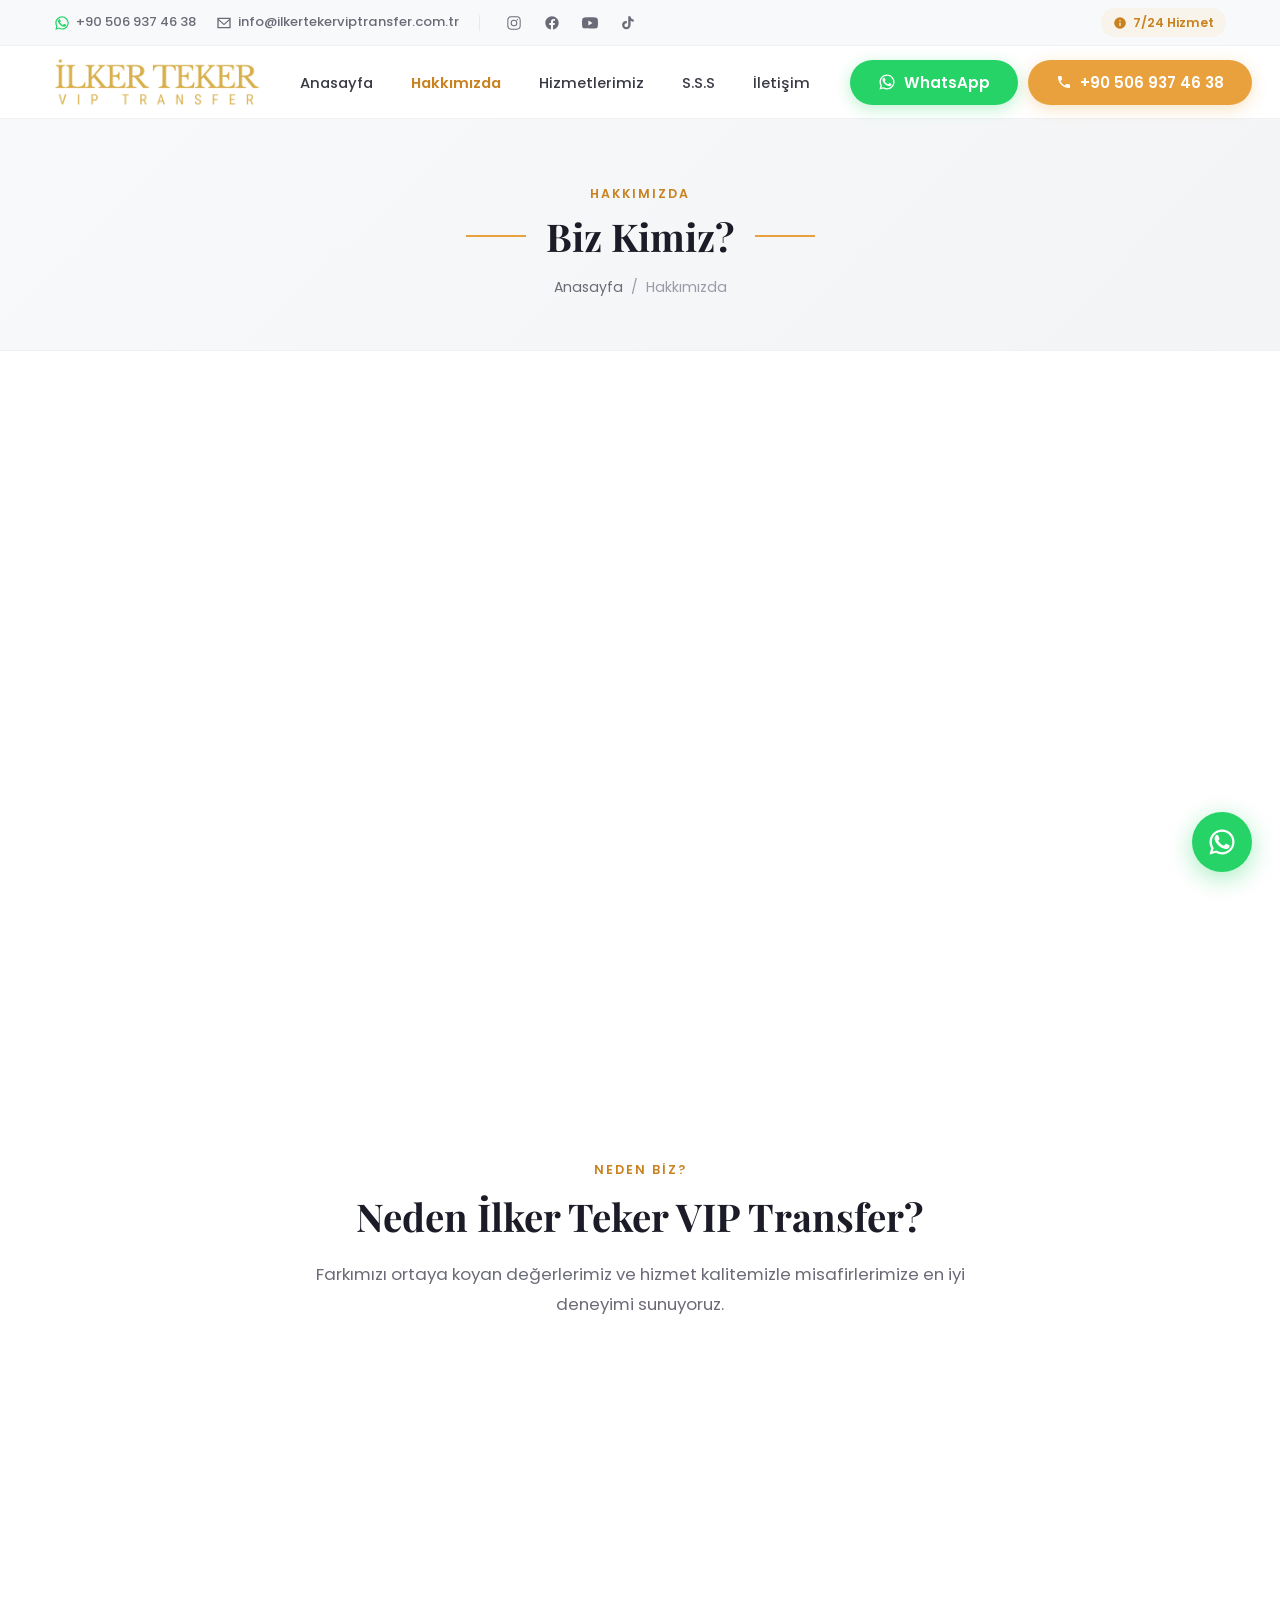
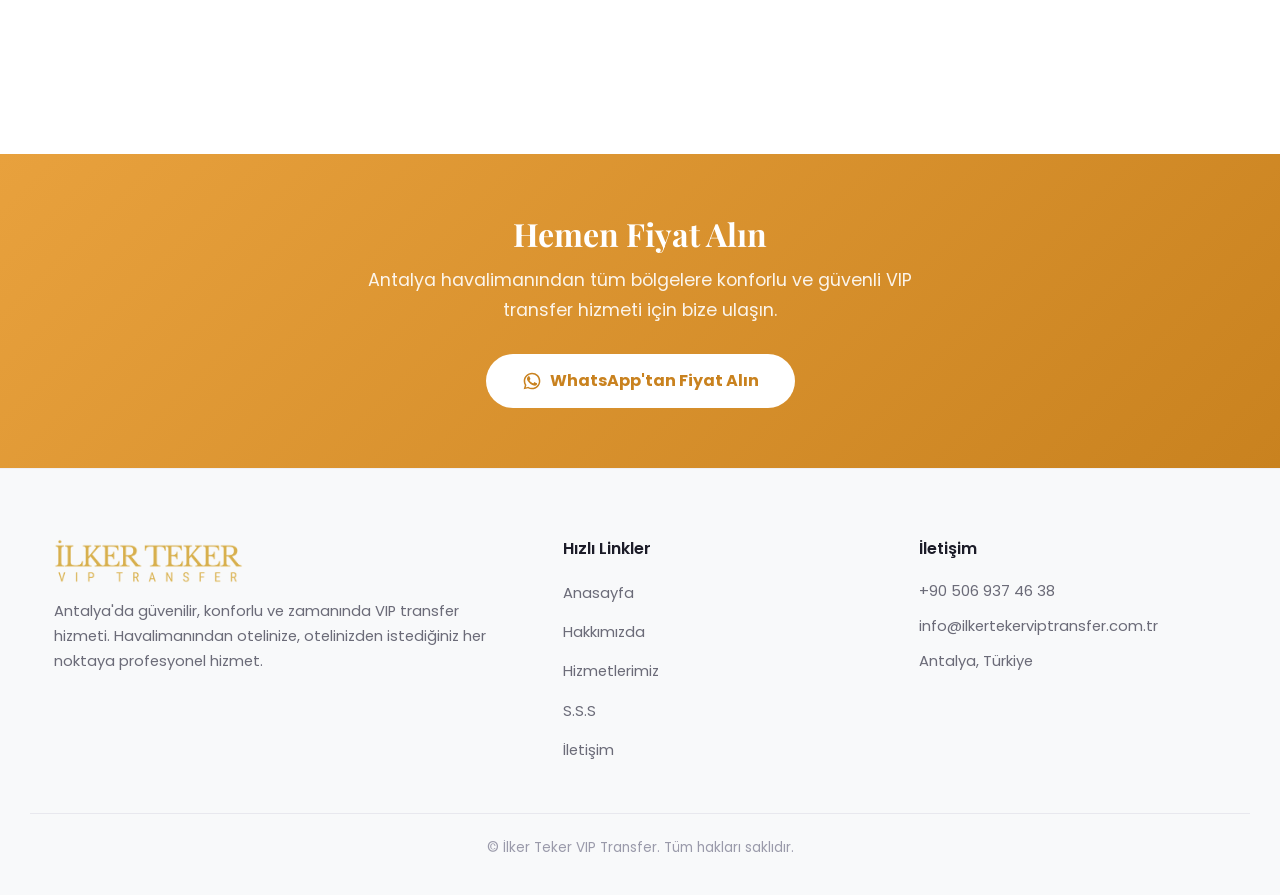
==== commit dfe8adb1: "feat(booking): turkey-wide place suggestions via Photon and mobile-first hero booking form" ====
--- a/hakkimizda.html
+++ b/hakkimizda.html
@@ -24,7 +24,7 @@
   <link rel="preconnect" href="https://fonts.gstatic.com" crossorigin>
   <link href="https://fonts.googleapis.com/css2?family=Poppins:wght@300;400;500;600;700;800&family=Playfair+Display:wght@600;700;800&display=swap" rel="stylesheet">
 
-  <link rel="stylesheet" href="css/style.css">
+  <link rel="stylesheet" href="css/style.css?v=20261031">
 </head>
 <body>
 
@@ -69,7 +69,7 @@
   <header class="site-header" id="siteHeader">
     <div class="container header-inner">
       <a href="index.html" class="logo" aria-label="İlker Teker VIP Transfer Ana Sayfa">
-        <img src="img/ilkerteker.png" alt="İlker Teker VIP Transfer Logo">
+        <img src="img/logo.png" alt="İlker Teker VIP Transfer Logo" width="206" height="48">
       </a>
       <nav class="main-nav" id="mainNav">
         <ul>
@@ -201,7 +201,7 @@
   <footer class="site-footer">
     <div class="container footer-inner">
       <div class="footer-brand">
-        <img src="img/ilkerteker.png" alt="İlker Teker VIP Transfer Logo" width="160" height="55">
+        <img src="img/logo.png" alt="İlker Teker VIP Transfer Logo" width="189" height="44">
         <p>Antalya'da güvenilir, konforlu ve zamanında VIP transfer hizmeti. Havalimanından otelinize, otelinizden istediğiniz her noktaya profesyonel hizmet.</p>
       </div>
       <div class="footer-links">
@@ -236,6 +236,6 @@
     <svg viewBox="0 0 24 24" width="20" height="20" fill="currentColor" aria-hidden="true"><path d="M12 4l-8 8h5v8h6v-8h5z"/></svg>
   </button>
 
-  <script src="js/main.js"></script>
+  <script src="js/main.js?v=20261030"></script>
 </body>
 </html>
--- a/css/style.css
+++ b/css/style.css
@@ -386,10 +386,15 @@
   height: 72px;
 }
 
+.logo {
+  flex-shrink: 0;
+}
+
 .logo img {
-  height: 120px;
+  display: block;
+  max-width: none;
+  height: 48px;
   width: auto;
-  margin: -34px 0;
 }
 
 .main-nav ul {
@@ -463,7 +468,7 @@
   position: relative;
   background: var(--color-bg);
   overflow: hidden;
-  min-height: 480px;
+  min-height: 0;
 }
 
 .hero-image {
@@ -479,6 +484,32 @@
   min-height: 400px;
   object-fit: cover;
   filter: brightness(1.05) saturate(0.85);
+}
+
+.hero-slider {
+  /* Viewport minus sticky header (72px) and the part of the booking form below the hero (~80px) */
+  height: clamp(320px, calc(100vh - 150px), 720px);
+  height: clamp(320px, calc(100svh - 150px), 720px);
+  overflow: hidden;
+}
+
+.hero-slider .hero-slide {
+  position: absolute;
+  inset: 0;
+  min-height: 0;
+  height: 100%;
+  opacity: 0;
+  transition: opacity 1.2s ease-in-out;
+}
+
+.hero-slider .hero-slide.is-active {
+  opacity: 1;
+}
+
+@media (prefers-reduced-motion: reduce) {
+  .hero-slider .hero-slide {
+    transition: none;
+  }
 }
 
 .hero-image::after {
@@ -534,7 +565,7 @@
   background: #fff;
   border-radius: var(--radius-lg);
   box-shadow: var(--shadow-lg);
-  padding: 36px;
+  padding: 24px;
 }
 
 .booking-row {
@@ -544,14 +575,6 @@
   flex-wrap: wrap;
 }
 
-.booking-row + .booking-row {
-  margin-top: 20px;
-}
-
-.booking-row[hidden] {
-  display: none;
-}
-
 .field {
   display: flex;
   flex-direction: column;
@@ -566,22 +589,12 @@
 
 .field-sm {
   flex: 1 1 150px;
-}
-
-.field-grow {
-  flex: 2 1 260px;
 }
 
 .field label {
   font-size: 0.85rem;
   font-weight: 600;
   color: var(--color-dark);
-}
-
-.field-hint {
-  font-weight: 400;
-  color: var(--color-primary-dark);
-  font-size: 0.78rem;
 }
 
 .input-icon {
@@ -613,30 +626,198 @@
   font-family: var(--font-body);
   font-size: 0.95rem;
   width: 100%;
-  color: var(--color-text);
-}
-
-.field select,
-.field input[type="date"],
-.field input[type="time"] {
+  width: 100%;
+  padding: 12px 14px 12px 40px;
+  border: 1.5px solid var(--color-border);
+  border-radius: 8px;
+  font-family: var(--font-body);
+  font-size: 0.95rem;
+  color: var(--color-dark);
+  background: #fff;
+  transition: var(--transition);
+  outline: none;
+}
+
+.input-icon input:focus {
+  border-color: var(--color-primary);
+  box-shadow: 0 0 0 3px rgba(232, 161, 61, 0.12);
+}
+
+/* Select dropdown styling */
+.select-wrapper {
+  position: relative;
+  display: flex;
+  align-items: center;
+}
+
+.select-wrapper svg {
+  position: absolute;
+  left: 14px;
+  color: var(--color-primary);
+  pointer-events: none;
+  flex-shrink: 0;
+  z-index: 1;
+}
+
+.select-wrapper select {
+  width: 100%;
+  padding: 12px 36px 12px 40px;
+  border: 1.5px solid var(--color-border);
+  border-radius: 8px;
+  font-family: var(--font-body);
+  font-size: 0.95rem;
+  color: var(--color-dark);
+  background: #fff;
+  transition: var(--transition);
+  outline: none;
+  appearance: none;
+  -webkit-appearance: none;
+  cursor: pointer;
+}
+
+.select-wrapper select:focus {
+  border-color: var(--color-primary);
+  box-shadow: 0 0 0 3px rgba(232, 161, 61, 0.12);
+}
+
+.select-wrapper select:invalid {
+  color: var(--color-text-muted);
+}
+
+/* Custom chevron arrow for select */
+.select-wrapper::after {
+  content: '';
+  position: absolute;
+  right: 14px;
+  top: 50%;
+  transform: translateY(-50%);
+  width: 0;
+  height: 0;
+  border-left: 5px solid transparent;
+  border-right: 5px solid transparent;
+  border-top: 6px solid var(--color-text-light);
+  pointer-events: none;
+}
+
+.select-wrapper select optgroup {
+  font-weight: 600;
+  color: var(--color-text-muted);
+  font-size: 0.85rem;
+}
+
+.select-wrapper select option {
+  font-weight: 400;
+  color: var(--color-dark);
+  font-size: 0.93rem;
+  padding: 6px 0;
+}
+
+/* Free-text location input with autocomplete */
+.location-field {
+  position: relative;
+  display: flex;
+  align-items: center;
+}
+
+.location-field > svg {
+  position: absolute;
+  left: 14px;
+  color: var(--color-primary);
+  pointer-events: none;
+  z-index: 1;
+}
+
+.location-field input {
+  width: 100%;
+  padding: 12px 14px 12px 40px;
+  border: 1.5px solid var(--color-border);
+  border-radius: 8px;
+  font-family: var(--font-body);
+  font-size: 0.95rem;
+  color: var(--color-dark);
+  background: #fff;
+  transition: var(--transition);
+  outline: none;
+  text-overflow: ellipsis;
+}
+
+.location-field input:focus {
+  border-color: var(--color-primary);
+  box-shadow: 0 0 0 3px rgba(232, 161, 61, 0.12);
+}
+
+.location-suggestions {
+  position: absolute;
+  top: calc(100% + 4px);
+  left: 0;
+  right: 0;
+  z-index: 30;
+  max-height: 280px;
+  margin: 0;
+  padding: 6px;
+  list-style: none;
+  overflow-y: auto;
+  background: #fff;
   border: 1px solid var(--color-border);
   border-radius: 10px;
-  padding: 12px 14px;
-  background: var(--color-bg-soft);
+  box-shadow: 0 12px 32px rgba(0, 0, 0, 0.14);
+}
+
+.location-suggestions[hidden] {
+  display: none;
+}
+
+.location-option {
+  display: flex;
+  align-items: baseline;
+  justify-content: space-between;
+  gap: 12px;
+  padding: 10px 12px;
+  border-radius: 8px;
+  cursor: pointer;
+  color: var(--color-dark);
+  font-size: 0.93rem;
+}
+
+.location-option:hover,
+.location-option[aria-selected="true"] {
+  background: rgba(232, 161, 61, 0.14);
+}
+
+.location-option-meta {
+  flex-shrink: 0;
+  font-size: 0.75rem;
+  color: var(--color-text-muted);
+}
+
+.location-suggestion-list {
+  display: flex;
+  flex-wrap: wrap;
+  justify-content: center;
+  gap: 10px;
+  margin-top: 16px;
+}
+
+.location-suggestion-btn {
+  padding: 10px 18px;
+  border: 1.5px solid var(--color-primary);
+  border-radius: 999px;
+  background: #fff;
+  color: var(--color-dark);
   font-family: var(--font-body);
-  font-size: 0.95rem;
-  color: var(--color-text);
+  font-size: 0.9rem;
+  font-weight: 600;
+  cursor: pointer;
+  transition: var(--transition);
+}
+
+.location-suggestion-btn:hover,
+.location-suggestion-btn:focus-visible {
+  background: var(--color-primary);
+  color: #fff;
   outline: none;
-  transition: var(--transition);
-}
-
-.field select:focus,
-.field input[type="date"]:focus,
-.field input[type="time"]:focus {
-  border-color: var(--color-primary);
-  background: #fff;
-  box-shadow: 0 0 0 3px rgba(232, 161, 61, 0.1);
-}
+}
+
 
 .swap-btn {
   width: 42px;
@@ -657,16 +838,6 @@
 .swap-btn:hover {
   background: var(--color-primary);
   color: #fff;
-}
-
-.field-toggle {
-  flex: 0 0 auto;
-  flex-direction: row;
-  align-items: center;
-  gap: 10px;
-  font-size: 0.9rem;
-  font-weight: 500;
-  color: var(--color-dark);
 }
 
 .switch {
@@ -719,6 +890,659 @@
 }
 
 /* ==========================================================================
+   Vehicle Results — Pricing Cards
+   ========================================================================== */
+.vehicle-results {
+  margin-top: 32px;
+  display: flex;
+  flex-direction: column;
+  gap: 28px;
+}
+
+.vehicle-results[hidden] {
+  display: none;
+}
+
+.vehicle-results-heading {
+  text-align: center;
+  margin-bottom: 8px;
+}
+
+.vehicle-results-heading h3 {
+  font-size: 1.4rem;
+  color: var(--color-dark);
+  margin-bottom: 8px;
+}
+
+.vehicle-results-heading p {
+  font-size: 0.88rem;
+  color: var(--color-text-light);
+  margin: 0;
+  padding: 10px 20px;
+  display: inline-block;
+  background: var(--color-bg-soft);
+  border-radius: 50px;
+  border: 1px solid var(--color-border-light);
+}
+
+.vehicle-results-route {
+  display: flex;
+  align-items: center;
+  justify-content: center;
+  gap: 12px;
+  font-size: 0.95rem;
+  color: var(--color-text);
+  font-weight: 600;
+  margin-bottom: 4px;
+}
+
+.vehicle-results-route svg {
+  color: var(--color-primary);
+  flex-shrink: 0;
+}
+
+/* --- Vehicle Card --- */
+.vehicle-card {
+  background: #fff;
+  border: 1px solid var(--color-border);
+  border-radius: var(--radius);
+  overflow: hidden;
+  transition: var(--transition);
+}
+
+.vehicle-card:hover {
+  box-shadow: var(--shadow-md);
+  border-color: var(--color-primary);
+}
+
+.vehicle-card-header {
+  background: linear-gradient(135deg, var(--color-primary) 0%, var(--color-primary-dark) 100%);
+  color: #fff;
+  padding: 14px 24px;
+  font-weight: 700;
+  font-size: 0.95rem;
+  font-family: var(--font-body);
+  display: flex;
+  align-items: center;
+  gap: 12px;
+  letter-spacing: 0.3px;
+}
+
+.vehicle-card-header svg {
+  flex-shrink: 0;
+  opacity: 0.85;
+}
+
+.vehicle-card-body {
+  display: grid;
+  grid-template-columns: 1fr 1fr;
+  gap: 0;
+  padding: 0;
+}
+
+.vehicle-card-features {
+  padding: 24px;
+  border-right: 1px solid var(--color-border-light);
+}
+
+.vehicle-card-features-title {
+  font-size: 0.82rem;
+  font-weight: 600;
+  color: var(--color-primary-dark);
+  margin-bottom: 14px;
+  display: block;
+}
+
+.vehicle-features-grid {
+  display: grid;
+  grid-template-columns: 1fr 1fr;
+  gap: 8px 20px;
+}
+
+.vehicle-feature-item {
+  display: flex;
+  align-items: center;
+  gap: 8px;
+  font-size: 0.88rem;
+  color: var(--color-text);
+  line-height: 1.4;
+}
+
+.vehicle-feature-item svg {
+  color: var(--color-primary);
+  flex-shrink: 0;
+  width: 16px;
+  height: 16px;
+}
+
+.vehicle-card-pricing-area {
+  padding: 24px;
+  display: flex;
+  flex-direction: column;
+  align-items: center;
+  justify-content: center;
+  gap: 16px;
+}
+
+/* --- Pricing Radio Buttons --- */
+.vehicle-pricing-options {
+  display: flex;
+  gap: 12px;
+  width: 100%;
+}
+
+.vehicle-pricing-option {
+  flex: 1;
+  position: relative;
+}
+
+.vehicle-pricing-option input[type="radio"] {
+  position: absolute;
+  opacity: 0;
+  width: 0;
+  height: 0;
+}
+
+.vehicle-pricing-label {
+  display: flex;
+  flex-direction: column;
+  align-items: center;
+  justify-content: center;
+  padding: 14px 12px;
+  border: 2px solid var(--color-border);
+  border-radius: 12px;
+  cursor: pointer;
+  transition: var(--transition);
+  background: var(--color-bg-soft);
+  text-align: center;
+}
+
+.vehicle-pricing-label:hover {
+  border-color: var(--color-primary-light);
+}
+
+.vehicle-pricing-option input[type="radio"]:checked + .vehicle-pricing-label {
+  border-color: var(--color-primary);
+  background: var(--color-primary-bg);
+  box-shadow: 0 0 0 3px rgba(232, 161, 61, 0.12);
+}
+
+.vehicle-pricing-type {
+  font-size: 0.78rem;
+  font-weight: 600;
+  color: var(--color-text-light);
+  margin-bottom: 4px;
+  display: flex;
+  align-items: center;
+  gap: 6px;
+}
+
+.vehicle-pricing-type .radio-dot {
+  width: 12px;
+  height: 12px;
+  border-radius: 50%;
+  border: 2px solid var(--color-border);
+  transition: var(--transition);
+  position: relative;
+  flex-shrink: 0;
+}
+
+.vehicle-pricing-option input[type="radio"]:checked + .vehicle-pricing-label .radio-dot {
+  border-color: var(--color-primary);
+}
+
+.vehicle-pricing-option input[type="radio"]:checked + .vehicle-pricing-label .radio-dot::after {
+  content: '';
+  position: absolute;
+  top: 2px;
+  left: 2px;
+  width: 4px;
+  height: 4px;
+  border-radius: 50%;
+  background: var(--color-primary);
+}
+
+.vehicle-pricing-amount {
+  font-size: 1.4rem;
+  font-weight: 700;
+  color: var(--color-dark);
+}
+
+.vehicle-pricing-note {
+  font-size: 0.75rem;
+  color: var(--color-text-muted);
+  text-align: center;
+  padding: 6px 12px;
+  background: var(--color-bg-soft);
+  border-radius: 8px;
+  border: 1px solid var(--color-border-light);
+  line-height: 1.4;
+}
+
+.vehicle-card-desc {
+  font-size: 0.82rem;
+  color: var(--color-primary-dark);
+  text-align: center;
+  padding: 10px 16px;
+  background: var(--color-primary-bg);
+  border-radius: 8px;
+  line-height: 1.5;
+  font-weight: 500;
+  border: 1px solid rgba(232, 161, 61, 0.15);
+}
+
+/* --- Card Footer / Action --- */
+.vehicle-card-footer {
+  padding: 16px 24px;
+  border-top: 1px solid var(--color-border-light);
+  display: flex;
+  justify-content: flex-end;
+}
+
+.btn-vehicle-select {
+  display: inline-flex;
+  align-items: center;
+  justify-content: center;
+  gap: 8px;
+  padding: 12px 32px;
+  background: var(--color-primary);
+  color: #fff;
+  border: none;
+  border-radius: 8px;
+  font-family: var(--font-body);
+  font-size: 0.92rem;
+  font-weight: 600;
+  cursor: pointer;
+  transition: var(--transition);
+  box-shadow: 0 4px 16px rgba(232, 161, 61, 0.3);
+}
+
+.btn-vehicle-select:hover {
+  background: var(--color-primary-dark);
+  transform: translateY(-2px);
+  box-shadow: 0 8px 24px rgba(232, 161, 61, 0.4);
+}
+
+/* --- Popular Badge --- */
+.vehicle-badge-popular {
+  display: inline-flex;
+  align-items: center;
+  gap: 4px;
+  background: rgba(255, 255, 255, 0.2);
+  color: #fff;
+  font-size: 0.72rem;
+  font-weight: 700;
+  padding: 3px 10px;
+  border-radius: 50px;
+  text-transform: uppercase;
+  letter-spacing: 0.5px;
+}
+
+/* =========================================
+   REFERANSLAR / BİZİ TERCİH EDENLER
+   ========================================= */
+.references {
+  padding-bottom: 80px;
+  overflow: hidden;
+}
+
+.references .section-desc {
+  margin-bottom: 48px;
+}
+
+/* Outer wrapper: clips overflow and adds edge fades */
+.ref-track-wrap {
+  overflow: hidden;
+  position: relative;
+  margin-bottom: 16px;
+  /* Fade edges */
+  -webkit-mask-image: linear-gradient(
+    to right,
+    transparent 0%,
+    #000 8%,
+    #000 92%,
+    transparent 100%
+  );
+  mask-image: linear-gradient(
+    to right,
+    transparent 0%,
+    #000 8%,
+    #000 92%,
+    transparent 100%
+  );
+}
+
+/* Inner scrolling strip */
+.ref-track {
+  display: flex;
+  gap: 14px;
+  width: max-content;
+  will-change: transform;
+}
+
+.ref-track--left {
+  animation: refScrollLeft 40s linear infinite;
+}
+
+.ref-track--right {
+  animation: refScrollRight 45s linear infinite;
+}
+
+/* Pause on hover for accessibility */
+.ref-track-wrap:hover .ref-track {
+  animation-play-state: paused;
+}
+
+@keyframes refScrollLeft {
+  0%   { transform: translateX(0); }
+  100% { transform: translateX(-50%); }
+}
+
+@keyframes refScrollRight {
+  0%   { transform: translateX(-50%); }
+  100% { transform: translateX(0); }
+}
+
+/* Individual image card */
+.ref-slide {
+  flex-shrink: 0;
+  width: 220px;
+  height: 155px;
+  border-radius: 12px;
+  overflow: hidden;
+  border: 1.5px solid var(--color-border);
+  box-shadow: var(--shadow-sm);
+  background: var(--color-bg-soft);
+  transition: transform 0.25s ease, box-shadow 0.25s ease;
+}
+
+.ref-slide:hover {
+  transform: scale(1.04);
+  box-shadow: var(--shadow-md);
+  z-index: 2;
+}
+
+.ref-slide img {
+  width: 100%;
+  height: 100%;
+  object-fit: cover;
+  display: block;
+}
+
+/* Reduced motion: disable animation */
+@media (prefers-reduced-motion: reduce) {
+  .ref-track--left,
+  .ref-track--right {
+    animation: none;
+  }
+  .ref-track-wrap {
+    overflow-x: auto;
+    -webkit-mask-image: none;
+    mask-image: none;
+  }
+}
+
+/* Mobile: smaller cards */
+@media (max-width: 600px) {
+  .ref-slide {
+    width: 160px;
+    height: 115px;
+  }
+  .ref-track {
+    gap: 10px;
+  }
+}
+
+/* --- Passenger Picker --- */
+.pax-picker {
+  position: relative;
+  width: 100%;
+}
+
+.pax-picker-trigger {
+  width: 100%;
+  display: flex;
+  align-items: center;
+  gap: 8px;
+  padding: 12px 14px;
+  border: 1.5px solid var(--color-border);
+  border-radius: 8px;
+  background: #fff;
+  font-family: var(--font-body);
+  font-size: 0.95rem;
+  color: var(--color-dark);
+  cursor: pointer;
+  transition: var(--transition);
+  text-align: left;
+}
+
+.pax-picker-trigger svg:first-child {
+  color: var(--color-primary);
+  flex-shrink: 0;
+}
+
+.pax-picker-trigger #paxSummary {
+  flex: 1;
+}
+
+.pax-picker-trigger:hover,
+.pax-picker-trigger[aria-expanded="true"] {
+  border-color: var(--color-primary);
+  box-shadow: 0 0 0 3px rgba(232, 161, 61, 0.12);
+}
+
+.pax-chevron {
+  color: var(--color-text-light);
+  transition: transform 0.2s ease;
+  flex-shrink: 0;
+}
+
+.pax-picker-trigger[aria-expanded="true"] .pax-chevron {
+  transform: rotate(180deg);
+}
+
+.pax-dropdown {
+  position: absolute;
+  top: calc(100% + 6px);
+  left: 0;
+  right: 0;
+  min-width: 260px;
+  background: #fff;
+  border: 1.5px solid var(--color-border);
+  border-radius: 12px;
+  box-shadow: var(--shadow-md);
+  z-index: 200;
+  padding: 8px 0 4px;
+}
+
+.pax-dropdown[hidden] {
+  display: none;
+}
+
+.pax-row {
+  display: flex;
+  align-items: center;
+  justify-content: space-between;
+  padding: 14px 18px;
+  border-bottom: 1px solid var(--color-border-light);
+}
+
+.pax-row:last-of-type {
+  border-bottom: none;
+}
+
+.pax-info {
+  display: flex;
+  flex-direction: column;
+  gap: 2px;
+}
+
+.pax-label {
+  font-weight: 600;
+  font-size: 0.93rem;
+  color: var(--color-dark);
+}
+
+.pax-sub {
+  font-size: 0.78rem;
+  color: var(--color-text-muted);
+}
+
+.pax-counter {
+  display: flex;
+  align-items: center;
+  gap: 12px;
+}
+
+.pax-btn {
+  width: 32px;
+  height: 32px;
+  border-radius: 50%;
+  border: 1.5px solid var(--color-border);
+  background: #fff;
+  font-size: 1.1rem;
+  font-weight: 600;
+  color: var(--color-primary-dark);
+  cursor: pointer;
+  display: flex;
+  align-items: center;
+  justify-content: center;
+  line-height: 1;
+  transition: var(--transition);
+  padding: 0;
+}
+
+.pax-btn:hover:not(:disabled) {
+  background: var(--color-primary);
+  border-color: var(--color-primary);
+  color: #fff;
+}
+
+.pax-btn:disabled {
+  opacity: 0.35;
+  cursor: not-allowed;
+}
+
+.pax-count {
+  font-weight: 700;
+  font-size: 1rem;
+  color: var(--color-dark);
+  min-width: 20px;
+  text-align: center;
+}
+
+.pax-done {
+  display: block;
+  width: calc(100% - 36px);
+  margin: 10px 18px 12px;
+  padding: 10px;
+  background: var(--color-primary);
+  color: #fff;
+  border: none;
+  border-radius: 8px;
+  font-family: var(--font-body);
+  font-size: 0.9rem;
+  font-weight: 600;
+  cursor: pointer;
+  transition: var(--transition);
+}
+
+.pax-done:hover {
+  background: var(--color-primary-dark);
+}
+
+/* --- Divider Banner --- */
+.vehicle-divider-banner {
+  display: flex;
+  align-items: center;
+  justify-content: center;
+  gap: 10px;
+  padding: 18px 24px;
+  background: var(--color-primary-bg);
+  border: 1px solid rgba(232, 161, 61, 0.2);
+  border-radius: var(--radius);
+  color: var(--color-primary-dark);
+  font-weight: 600;
+  font-size: 0.95rem;
+  text-align: center;
+}
+
+.vehicle-divider-banner svg {
+  flex-shrink: 0;
+  animation: bounceDown 1.5s ease infinite;
+}
+
+@keyframes bounceDown {
+  0%, 100% { transform: translateY(0); }
+  50% { transform: translateY(4px); }
+}
+
+/* --- No Results --- */
+.vehicle-no-results {
+  text-align: center;
+  padding: 48px 24px;
+  background: var(--color-bg-soft);
+  border-radius: var(--radius);
+  border: 1px solid var(--color-border-light);
+}
+
+.vehicle-no-results svg {
+  color: var(--color-text-muted);
+  margin-bottom: 16px;
+}
+
+.vehicle-no-results h4 {
+  font-family: var(--font-body);
+  font-size: 1.1rem;
+  margin-bottom: 8px;
+}
+
+.vehicle-no-results p {
+  color: var(--color-text-light);
+  font-size: 0.95rem;
+  margin-bottom: 20px;
+}
+
+/* --- Vehicle Results Responsive --- */
+@media (max-width: 768px) {
+  .vehicle-card-body {
+    grid-template-columns: 1fr;
+  }
+
+  .vehicle-card-features {
+    border-right: none;
+    border-bottom: 1px solid var(--color-border-light);
+    padding: 20px;
+  }
+
+  .vehicle-features-grid {
+    grid-template-columns: 1fr;
+  }
+
+  .vehicle-card-pricing-area {
+    padding: 20px;
+  }
+
+  .vehicle-pricing-options {
+    flex-direction: row;
+  }
+
+  .vehicle-card-footer {
+    justify-content: center;
+  }
+
+  .btn-vehicle-select {
+    width: 100%;
+  }
+
+  .vehicle-card-header {
+    font-size: 0.88rem;
+    padding: 12px 18px;
+    flex-wrap: wrap;
+  }
+}
+
+/* ==========================================================================
    Page Banner (for sub-pages)
    ========================================================================== */
 .page-banner {
@@ -978,6 +1802,131 @@
   color: #fff;
   border-color: var(--color-primary);
   transform: translateY(-2px);
+}
+
+/* ==========================================================================
+   Popular Regions (photo cards with starting prices)
+   ========================================================================== */
+.popular-regions {
+  background: var(--color-bg-soft);
+}
+
+.popular-grid {
+  display: grid;
+  grid-template-columns: repeat(4, 1fr);
+  gap: 24px;
+  margin-top: 48px;
+}
+
+.region-card {
+  display: block;
+  background: var(--color-bg);
+  border-radius: var(--radius-sm);
+  box-shadow: var(--shadow-sm);
+  overflow: hidden;
+  transition: var(--transition);
+}
+
+.region-card:hover,
+.region-card:focus-visible {
+  box-shadow: var(--shadow-md);
+  transform: translateY(-4px);
+}
+
+.region-card:focus-visible {
+  outline: 3px solid var(--color-primary);
+  outline-offset: 2px;
+}
+
+.region-media {
+  position: relative;
+  display: block;
+  aspect-ratio: 4 / 3;
+  overflow: hidden;
+  background: var(--color-bg-alt);
+}
+
+.region-media img {
+  width: 100%;
+  height: 100%;
+  object-fit: cover;
+  transition: transform 0.5s ease;
+}
+
+.region-card:hover .region-media img {
+  transform: scale(1.06);
+}
+
+.region-media::after {
+  content: '';
+  position: absolute;
+  inset: 45% 0 0;
+  background: linear-gradient(180deg, rgba(0, 0, 0, 0) 0%, rgba(0, 0, 0, 0.75) 100%);
+}
+
+.region-price {
+  position: absolute;
+  right: 14px;
+  bottom: 10px;
+  z-index: 1;
+  display: flex;
+  flex-direction: column;
+  align-items: flex-end;
+  color: #fff;
+  line-height: 1.2;
+}
+
+.region-price strong {
+  font-size: 1.5rem;
+  font-weight: 700;
+}
+
+.region-price small {
+  font-size: 0.72rem;
+  font-weight: 400;
+  letter-spacing: 0.3px;
+}
+
+.region-name {
+  display: block;
+  padding: 12px 14px;
+  font-size: 0.82rem;
+  color: var(--color-text);
+}
+
+.region-name b {
+  color: var(--color-dark);
+  font-weight: 700;
+  text-transform: uppercase;
+}
+
+.popular-actions {
+  display: flex;
+  justify-content: center;
+  margin-top: 36px;
+}
+
+@media (max-width: 900px) {
+  .popular-grid {
+    grid-template-columns: repeat(3, 1fr);
+    gap: 16px;
+  }
+}
+
+@media (max-width: 600px) {
+  .popular-grid {
+    grid-template-columns: repeat(2, 1fr);
+    gap: 12px;
+  }
+
+  .region-price strong {
+    font-size: 1.15rem;
+  }
+
+  .region-name {
+    padding: 10px;
+    font-size: 0.74rem;
+  }
 }
 
 /* ==========================================================================
@@ -1417,32 +2366,33 @@
   }
 
   .booking-wrap {
-    margin-top: 0;
-    padding: 0 16px;
+    margin-top: -48px;
+    padding: 0 12px;
     margin-bottom: 20px;
   }
 
   .booking-form {
-    padding: 24px;
+    padding: 16px;
     border-radius: var(--radius);
   }
 
   .booking-row {
     flex-direction: column;
     align-items: stretch;
+    gap: 10px;
   }
 
   .field-from,
   .field-to,
-  .field-sm,
-  .field-grow {
-    flex: 1 1 auto;
+  .field-sm {
+    flex: 0 0 auto;
+    gap: 6px;
   }
 
   .swap-btn {
     align-self: center;
     transform: rotate(90deg);
-    margin: -4px 0;
+    margin: -6px 0;
   }
 
   .btn-search {
@@ -1455,15 +2405,23 @@
   }
 
   .hero {
-    min-height: 350px;
+    min-height: 0;
   }
 
   .hero-image img {
-    min-height: 350px;
+    min-height: 0;
+    object-position: center;
+  }
+
+  /* Compact hero: the booking form must be visible on the first screen. */
+  .hero-slider {
+    height: clamp(170px, 26vh, 240px);
+    height: clamp(170px, 26svh, 240px);
   }
 
   .hero-content {
-    transform: translate(-50%, -55%);
+    top: 40%;
+    transform: translate(-50%, -50%);
   }
 
   .service-detail-card {
@@ -1488,19 +2446,29 @@
   }
 
   .logo img {
-    height: 38px;
+    height: 32px;
   }
 
   .header-inner {
     height: 60px;
   }
 
-  .header-actions .btn-whatsapp span {
+  .header-actions .btn-whatsapp {
     display: none;
   }
 
-  .header-actions .btn-whatsapp {
-    padding: 12px;
+  .header-inner {
+    gap: 10px;
+  }
+
+  .header-actions .btn-primary {
+    padding: 10px 14px;
+    font-size: 0.85rem;
+    white-space: nowrap;
+  }
+
+  .header-actions .btn-primary svg {
+    display: none;
   }
 
   .hero-content {
